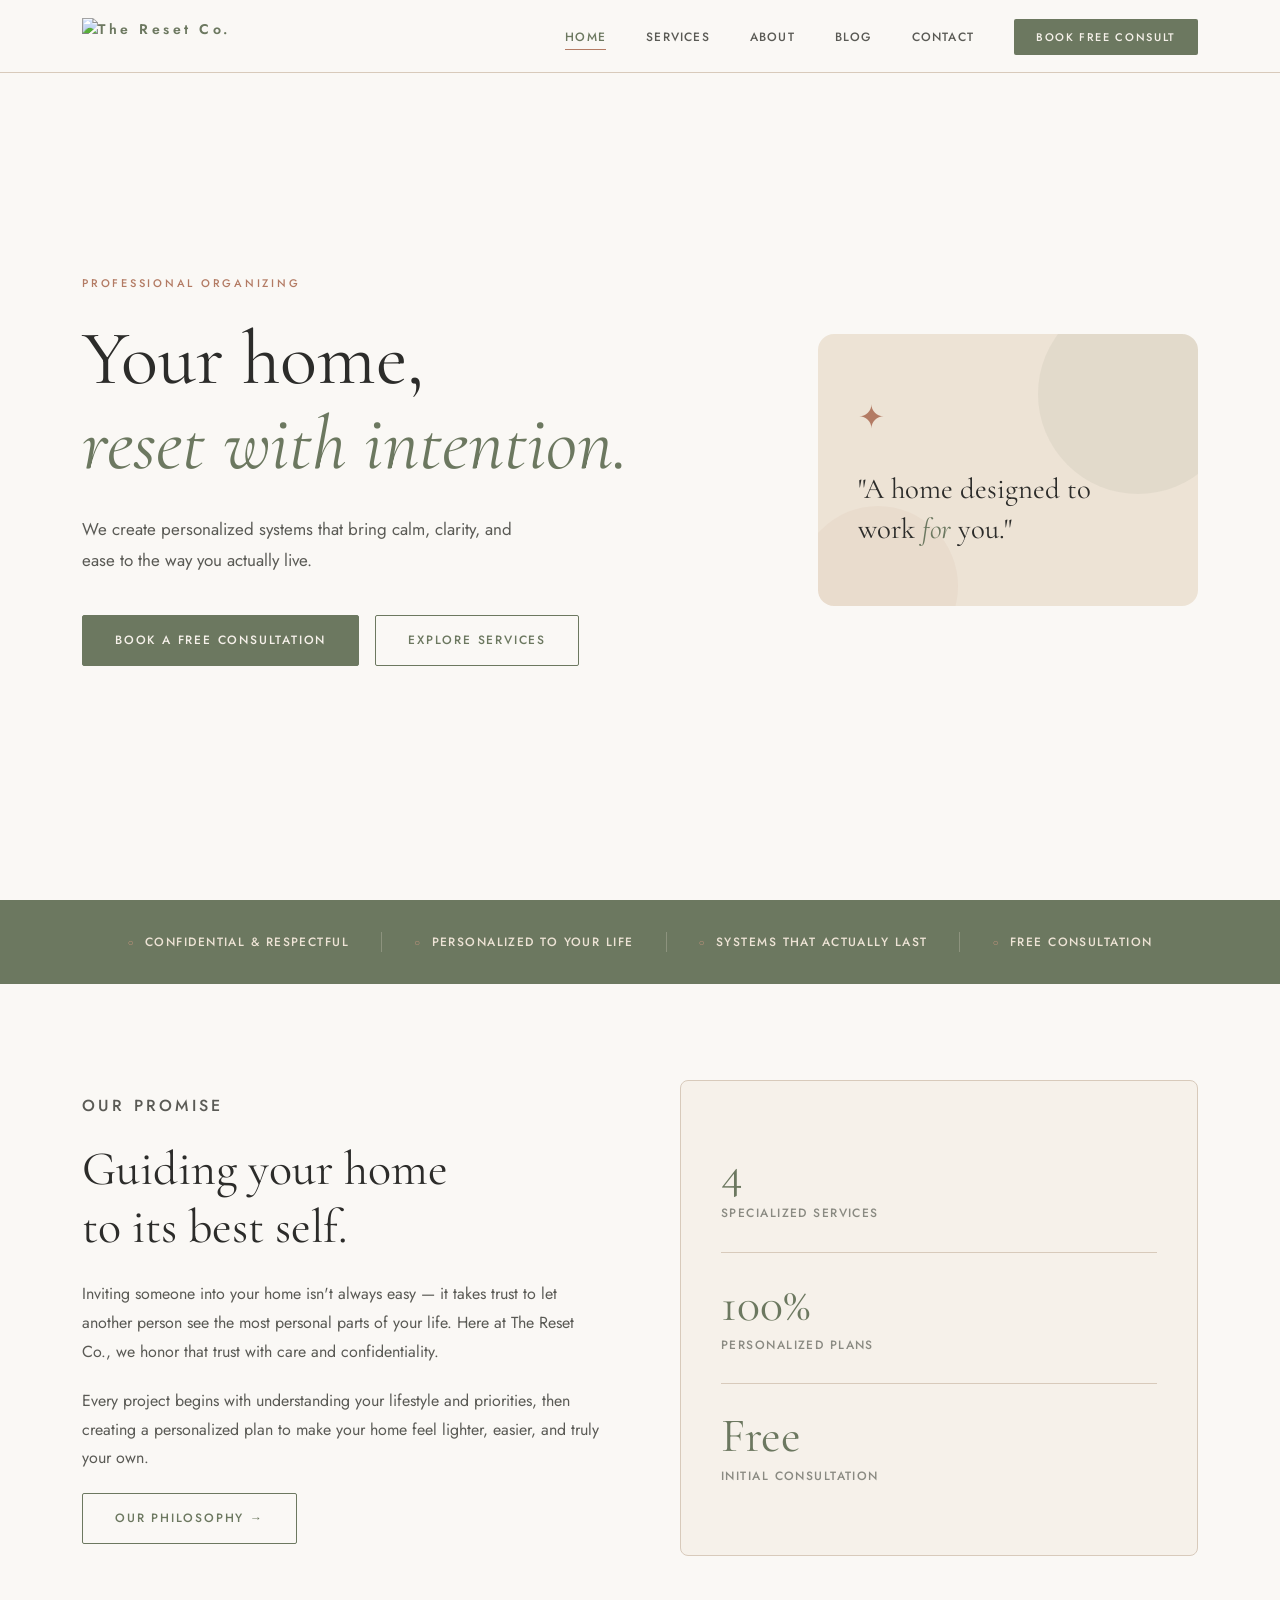
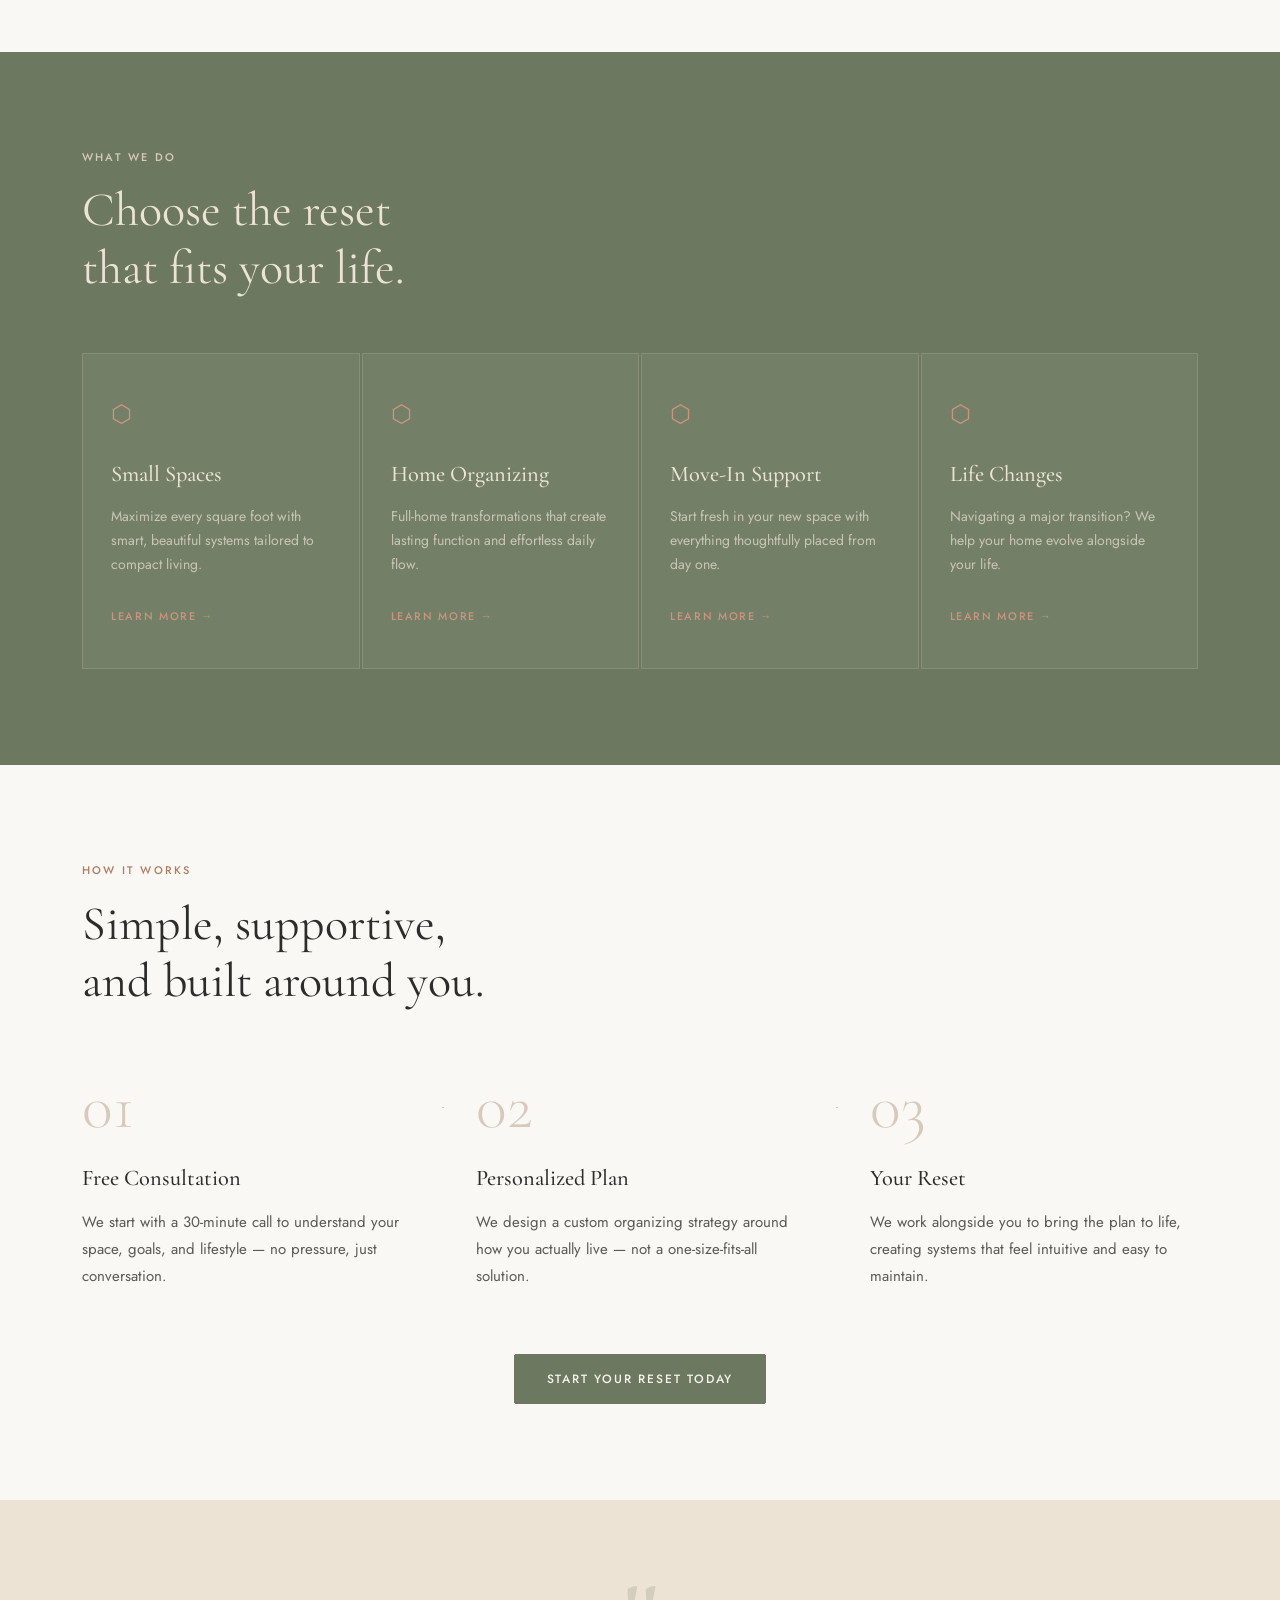
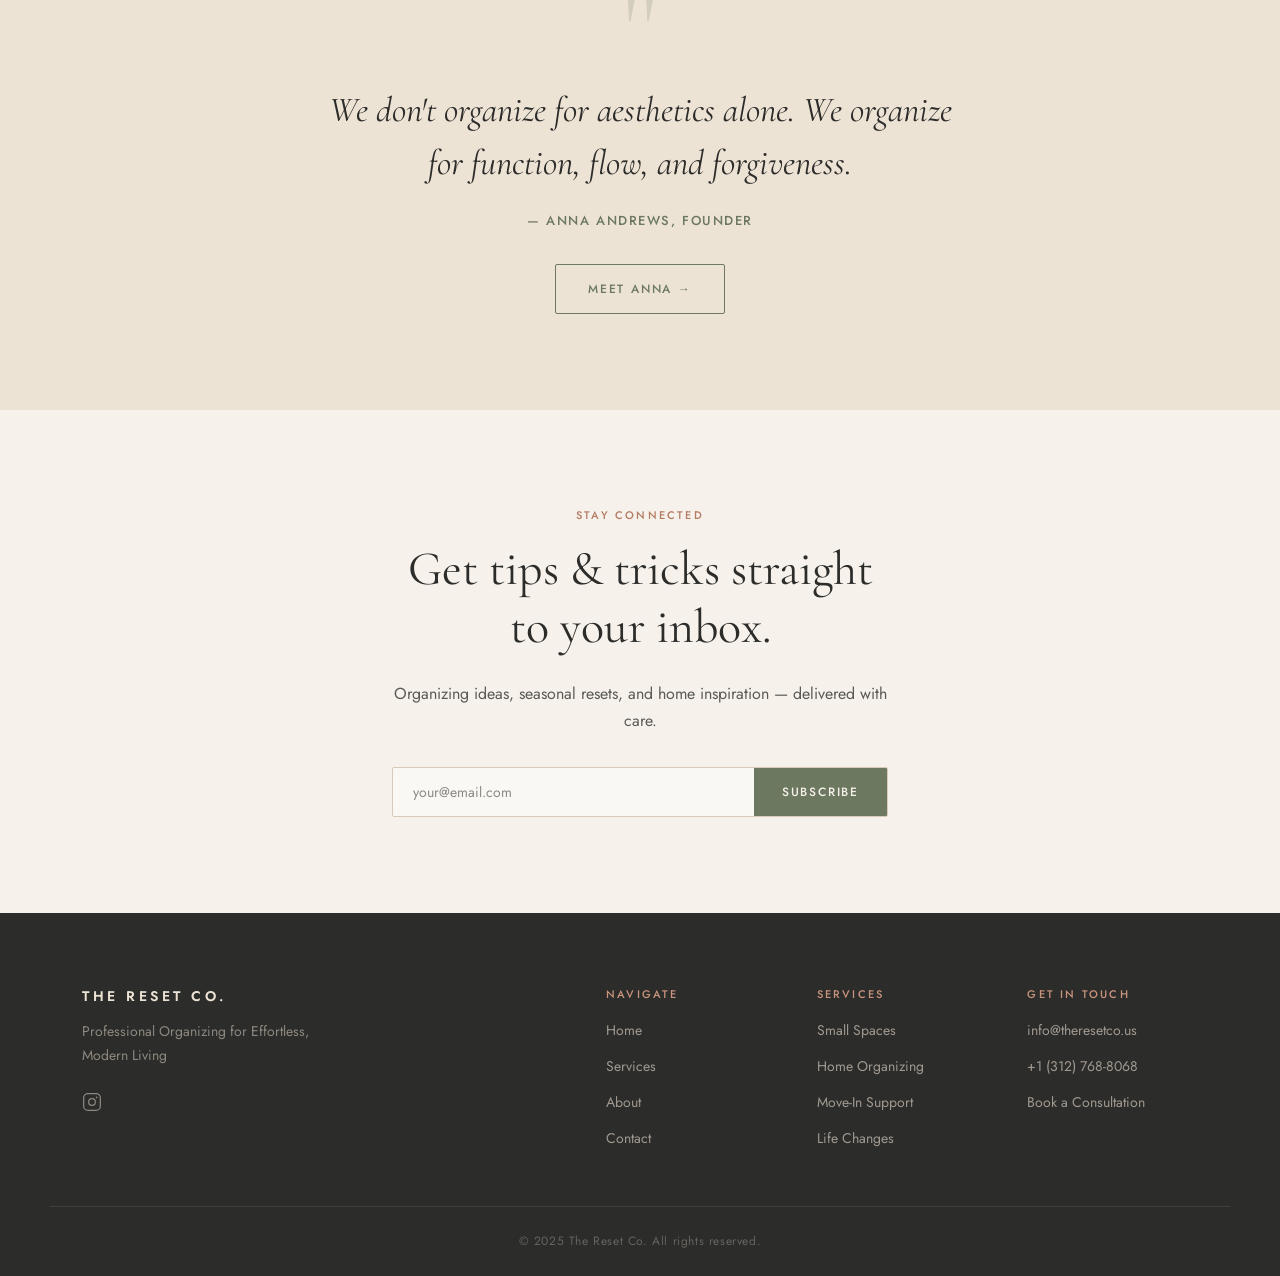
==== index.html @ 12d05103 "Update index.html" ====
<!DOCTYPE html>
<html lang="en">
<head>
  <meta charset="UTF-8" />
  <meta name="viewport" content="width=device-width, initial-scale=1.0" />
  <title>The Reset Co. — Professional Organizing</title>
  <link rel="preconnect" href="https://fonts.googleapis.com" />
  <link rel="preconnect" href="https://fonts.gstatic.com" crossorigin />
  <link href="https://fonts.googleapis.com/css2?family=Cormorant+Garamond:ital,wght@0,300;0,400;0,500;0,600;1,300;1,400&family=Jost:wght@300;400;500;600&display=swap" rel="stylesheet" />
  <link rel="stylesheet" href="style.css" />
</head>
<body>

  <!-- NAV -->
  <header class="nav-wrapper">
    <nav class="nav">
      <a href="index.html" class="nav-logo">
        <img src="images/logo.png" alt="The Reset Co." style="height: 36px; width: auto;" />
      </a>
      <button class="nav-toggle" aria-label="Toggle menu">
        <span></span><span></span><span></span>
      </button>
      <ul class="nav-links">
        <li><a href="index.html" class="active">Home</a></li>
        <li class="has-dropdown">
          <a href="services.html">Services</a>
          <ul class="dropdown">
            <li><a href="services.html#small-spaces">Small Spaces</a></li>
            <li><a href="services.html#home-organizing">Home Organizing</a></li>
            <li><a href="services.html#move-in">Move-In Support</a></li>
            <li><a href="services.html#life-changes">Life Changes</a></li>
          </ul>
        </li>
        <li><a href="about.html">About</a></li>
        <li><a href="blog.html">Blog</a></li>
        <li><a href="contact.html">Contact</a></li>
        <li><a href="https://calendly.com/andrews-anna95/30min" target="_blank" class="nav-cta">Book Free Consult</a></li>
      </ul>
    </nav>
  </header>

  <!-- HERO -->
  <section class="hero">
    <div class="hero-content">
      <p class="hero-eyebrow">Professional Organizing</p>
      <h1 class="hero-title">Your home,<br /><em>reset with intention.</em></h1>
      <p class="hero-sub">We create personalized systems that bring calm, clarity, and ease to the way you actually live.</p>
      <div class="hero-btns">
        <a href="https://calendly.com/andrews-anna95/30min" target="_blank" class="btn btn-primary">Book a Free Consultation</a>
        <a href="services.html" class="btn btn-outline">Explore Services</a>
      </div>
    </div>
    <div class="hero-graphic">
      <div class="hero-card">
        <div class="hero-card-inner">
          <span class="hero-card-icon">✦</span>
          <p>"A home designed to<br/>work <em>for</em> you."</p>
        </div>
      </div>
    </div>
  </section>

  <!-- TRUST BAR -->
  <section class="trust-bar">
    <div class="trust-item"><span class="trust-icon">○</span> Confidential & Respectful</div>
    <div class="trust-divider"></div>
    <div class="trust-item"><span class="trust-icon">○</span> Personalized to Your Life</div>
    <div class="trust-divider"></div>
    <div class="trust-item"><span class="trust-icon">○</span> Systems That Actually Last</div>
    <div class="trust-divider"></div>
    <div class="trust-item"><span class="trust-icon">○</span> Free Consultation</div>
  </section>

  <!-- INTRO -->
  <section class="intro section">
    <div class="container intro-grid">
      <div class="intro-text">
        <p class="section-label">Our Promise</p>
        <h2 class="section-title">Guiding your home<br/>to its best self.</h2>
        <p>Inviting someone into your home isn't always easy — it takes trust to let another person see the most personal parts of your life. Here at The Reset Co., we honor that trust with care and confidentiality.</p>
        <p>Every project begins with understanding your lifestyle and priorities, then creating a personalized plan to make your home feel lighter, easier, and truly your own.</p>
        <a href="about.html" class="btn btn-outline">Our Philosophy →</a>
      </div>
      <div class="intro-visual">
        <div class="intro-box">
          <div class="intro-box-stat">
            <span class="stat-num">4</span>
            <span class="stat-label">Specialized Services</span>
          </div>
          <div class="intro-box-divider"></div>
          <div class="intro-box-stat">
            <span class="stat-num">100%</span>
            <span class="stat-label">Personalized Plans</span>
          </div>
          <div class="intro-box-divider"></div>
          <div class="intro-box-stat">
            <span class="stat-num">Free</span>
            <span class="stat-label">Initial Consultation</span>
          </div>
        </div>
      </div>
    </div>
  </section>

  <!-- SERVICES PREVIEW -->
  <section class="services-preview section bg-green">
    <div class="container">
      <p class="section-label light">What We Do</p>
      <h2 class="section-title light">Choose the reset<br/>that fits your life.</h2>
      <div class="services-grid">
        <a href="services.html#small-spaces" class="service-card">
          <div class="service-card-icon">⬡</div>
          <h3>Small Spaces</h3>
          <p>Maximize every square foot with smart, beautiful systems tailored to compact living.</p>
          <span class="service-link">Learn More →</span>
        </a>
        <a href="services.html#home-organizing" class="service-card">
          <div class="service-card-icon">⬡</div>
          <h3>Home Organizing</h3>
          <p>Full-home transformations that create lasting function and effortless daily flow.</p>
          <span class="service-link">Learn More →</span>
        </a>
        <a href="services.html#move-in" class="service-card">
          <div class="service-card-icon">⬡</div>
          <h3>Move-In Support</h3>
          <p>Start fresh in your new space with everything thoughtfully placed from day one.</p>
          <span class="service-link">Learn More →</span>
        </a>
        <a href="services.html#life-changes" class="service-card">
          <div class="service-card-icon">⬡</div>
          <h3>Life Changes</h3>
          <p>Navigating a major transition? We help your home evolve alongside your life.</p>
          <span class="service-link">Learn More →</span>
        </a>
      </div>
    </div>
  </section>

  <!-- PROCESS -->
  <section class="process section">
    <div class="container">
      <p class="section-label">How It Works</p>
      <h2 class="section-title">Simple, supportive,<br/>and built around you.</h2>
      <div class="process-steps">
        <div class="process-step">
          <div class="step-number">01</div>
          <h3>Free Consultation</h3>
          <p>We start with a 30-minute call to understand your space, goals, and lifestyle — no pressure, just conversation.</p>
        </div>
        <div class="process-connector"></div>
        <div class="process-step">
          <div class="step-number">02</div>
          <h3>Personalized Plan</h3>
          <p>We design a custom organizing strategy around how you actually live — not a one-size-fits-all solution.</p>
        </div>
        <div class="process-connector"></div>
        <div class="process-step">
          <div class="step-number">03</div>
          <h3>Your Reset</h3>
          <p>We work alongside you to bring the plan to life, creating systems that feel intuitive and easy to maintain.</p>
        </div>
      </div>
      <div class="process-cta">
        <a href="https://calendly.com/andrews-anna95/30min" target="_blank" class="btn btn-primary">Start Your Reset Today</a>
      </div>
    </div>
  </section>

  <!-- PHILOSOPHY CALLOUT -->
  <section class="callout section">
    <div class="container callout-inner">
      <div class="callout-quote">
        <span class="callout-mark">"</span>
        <blockquote>We don't organize for aesthetics alone. We organize for function, flow, and forgiveness.</blockquote>
        <cite>— Anna Andrews, Founder</cite>
        <a href="about.html" class="btn btn-outline mt-24">Meet Anna →</a>
      </div>
    </div>
  </section>

  <!-- NEWSLETTER -->
  <section class="newsletter section bg-tan">
    <div class="container newsletter-inner">
      <p class="section-label">Stay Connected</p>
      <h2 class="section-title">Get tips & tricks straight<br/>to your inbox.</h2>
      <p class="newsletter-sub">Organizing ideas, seasonal resets, and home inspiration — delivered with care.</p>
      <div class="newsletter-form">
        <input type="email" placeholder="your@email.com" class="newsletter-input" />
        <button class="btn btn-primary">Subscribe</button>
      </div>
    </div>
  </section>

  <!-- FOOTER -->
  <footer class="footer">
    <div class="container footer-inner">
      <div class="footer-brand">
        <p class="footer-logo">THE RESET CO.</p>
        <p class="footer-tagline">Professional Organizing for Effortless, Modern Living</p>
        <div class="footer-social">
          <a href="https://www.instagram.com/theresetco._" target="_blank" aria-label="Instagram">
            <svg width="20" height="20" viewBox="0 0 24 24" fill="none" stroke="currentColor" stroke-width="1.5"><rect x="2" y="2" width="20" height="20" rx="5"/><circle cx="12" cy="12" r="4"/><circle cx="17.5" cy="6.5" r="1" fill="currentColor" stroke="none"/></svg>
          </a>
        </div>
      </div>
      <div class="footer-links">
        <div class="footer-col">
          <p class="footer-col-title">Navigate</p>
          <a href="index.html">Home</a>
          <a href="services.html">Services</a>
          <a href="about.html">About</a>
          <a href="contact.html">Contact</a>
        </div>
        <div class="footer-col">
          <p class="footer-col-title">Services</p>
          <a href="services.html#small-spaces">Small Spaces</a>
          <a href="services.html#home-organizing">Home Organizing</a>
          <a href="services.html#move-in">Move-In Support</a>
          <a href="services.html#life-changes">Life Changes</a>
        </div>
        <div class="footer-col">
          <p class="footer-col-title">Get in Touch</p>
          <a href="mailto:info@theresetco.us">info@theresetco.us</a>
          <a href="tel:+13127688068">+1 (312) 768-8068</a>
          <a href="https://calendly.com/andrews-anna95/30min" target="_blank">Book a Consultation</a>
        </div>
      </div>
    </div>
    <div class="footer-bottom">
      <p>© 2025 The Reset Co. All rights reserved.</p>
    </div>
  </footer>

  <script src="main.js"></script>
</body>
</html>
---- style.css ----
/* ============================================
   THE RESET CO. — STYLESHEET
   ============================================ */

:root {
  --tan: #ede3d5;
  --tan-light: #f6f1ea;
  --tan-dark: #d8cabb;
  --green: #6c7860;
  --green-dark: #535d47;
  --green-light: #8a9478;
  --orange: #b37b64;
  --orange-light: #c9957e;
  --white: #faf8f5;
  --text-dark: #2c2c2a;
  --text-mid: #5a5a55;
  --text-light: #8a8a82;

  --font-display: 'Cormorant Garamond', Georgia, serif;
  --font-body: 'Jost', sans-serif;

  --radius: 2px;
  --radius-lg: 8px;
  --transition: 0.3s ease;
  --shadow: 0 4px 24px rgba(44, 44, 42, 0.08);
  --shadow-hover: 0 8px 40px rgba(44, 44, 42, 0.14);
}

/* RESET & BASE */
*, *::before, *::after { box-sizing: border-box; margin: 0; padding: 0; }

html { scroll-behavior: smooth; }

body {
  font-family: var(--font-body);
  background: var(--white);
  color: var(--text-dark);
  font-size: 16px;
  line-height: 1.7;
  -webkit-font-smoothing: antialiased;
}

img { max-width: 100%; display: block; }
a { text-decoration: none; color: inherit; }

.container {
  max-width: 1180px;
  margin: 0 auto;
  padding: 0 32px;
}

.section { padding: 96px 0; }
.bg-green { background: var(--green); }
.bg-tan { background: var(--tan-light); }
.mt-24 { margin-top: 24px; display: inline-block; }

/* ============================================
   TYPOGRAPHY
   ============================================ */
.section-label {
  font-family: var(--font-body);
  font-size: 11px;
  font-weight: 500;
  letter-spacing: 0.2em;
  text-transform: uppercase;
  color: var(--orange);
  margin-bottom: 16px;
}
.section-label.light { color: var(--tan-dark); }

.section-title {
  font-family: var(--font-display);
  font-size: clamp(2rem, 4vw, 3rem);
  font-weight: 400;
  line-height: 1.2;
  color: var(--text-dark);
  margin-bottom: 24px;
}
.section-title.light { color: var(--tan); }

em { font-style: italic; }

/* ============================================
   BUTTONS
   ============================================ */
.btn {
  display: inline-block;
  font-family: var(--font-body);
  font-size: 12px;
  font-weight: 500;
  letter-spacing: 0.15em;
  text-transform: uppercase;
  padding: 14px 32px;
  border-radius: var(--radius);
  transition: all var(--transition);
  cursor: pointer;
  border: 1.5px solid transparent;
}

.btn-primary {
  background: var(--green);
  color: var(--tan-light);
  border-color: var(--green);
}
.btn-primary:hover {
  background: var(--green-dark);
  border-color: var(--green-dark);
  transform: translateY(-1px);
  box-shadow: 0 6px 20px rgba(108, 120, 96, 0.3);
}

.btn-outline {
  background: transparent;
  color: var(--green);
  border-color: var(--green);
}
.btn-outline:hover {
  background: var(--green);
  color: var(--tan-light);
  transform: translateY(-1px);
}

.btn-outline-light {
  background: transparent;
  color: var(--tan);
  border-color: var(--tan);
}
.btn-outline-light:hover {
  background: var(--tan);
  color: var(--green);
}

/* ============================================
   NAVIGATION
   ============================================ */
.nav-wrapper {
  position: fixed;
  top: 0;
  left: 0;
  right: 0;
  z-index: 100;
  background: rgba(250, 248, 245, 0.95);
  backdrop-filter: blur(12px);
  border-bottom: 1px solid var(--tan-dark);
  transition: box-shadow var(--transition);
}
.nav-wrapper.scrolled { box-shadow: var(--shadow); }

.nav {
  max-width: 1180px;
  margin: 0 auto;
  padding: 0 32px;
  height: 72px;
  display: flex;
  align-items: center;
  justify-content: space-between;
}

.nav-logo {
  font-family: var(--font-body);
  font-size: 14px;
  font-weight: 600;
  letter-spacing: 0.25em;
  color: var(--green);
}

.nav-links {
  display: flex;
  align-items: center;
  gap: 40px;
  list-style: none;
}

.nav-links a {
  font-size: 12px;
  font-weight: 500;
  letter-spacing: 0.1em;
  text-transform: uppercase;
  color: var(--text-mid);
  transition: color var(--transition);
  position: relative;
}
.nav-links a::after {
  content: '';
  position: absolute;
  bottom: -4px;
  left: 0;
  width: 0;
  height: 1px;
  background: var(--orange);
  transition: width var(--transition);
}
.nav-links a:hover,
.nav-links a.active { color: var(--green); }
.nav-links a:hover::after,
.nav-links a.active::after { width: 100%; }

.nav-cta {
  background: var(--green) !important;
  color: var(--tan-light) !important;
  padding: 10px 22px;
  border-radius: var(--radius);
  font-size: 11px !important;
  letter-spacing: 0.15em !important;
  transition: all var(--transition) !important;
}
.nav-cta:hover {
  background: var(--green-dark) !important;
  transform: translateY(-1px);
}
.nav-cta::after { display: none !important; }

/* Dropdown */
.has-dropdown { position: relative; }
.dropdown {
  position: absolute;
  top: calc(100% + 16px);
  left: 50%;
  transform: translateX(-50%);
  background: var(--white);
  border: 1px solid var(--tan-dark);
  border-radius: var(--radius-lg);
  padding: 8px 0;
  list-style: none;
  min-width: 200px;
  box-shadow: var(--shadow);
  opacity: 0;
  visibility: hidden;
  transition: all var(--transition);
}
.has-dropdown:hover .dropdown { opacity: 1; visibility: visible; top: calc(100% + 8px); }
.dropdown li a {
  display: block;
  padding: 10px 20px;
  font-size: 12px;
  color: var(--text-mid);
}
.dropdown li a:hover { color: var(--green); background: var(--tan-light); }
.dropdown li a::after { display: none; }

/* Mobile toggle */
.nav-toggle {
  display: none;
  flex-direction: column;
  gap: 5px;
  background: none;
  border: none;
  cursor: pointer;
  padding: 4px;
}
.nav-toggle span {
  display: block;
  width: 24px;
  height: 1.5px;
  background: var(--green);
  transition: all var(--transition);
}

/* ============================================
   HERO
   ============================================ */
.hero {
  min-height: 100vh;
  display: flex;
  align-items: center;
  padding: 120px 32px 80px;
  max-width: 1180px;
  margin: 0 auto;
  gap: 80px;
}

.hero-content { flex: 1; }

.hero-eyebrow {
  font-size: 11px;
  font-weight: 500;
  letter-spacing: 0.25em;
  text-transform: uppercase;
  color: var(--orange);
  margin-bottom: 24px;
  opacity: 0;
  animation: fadeUp 0.8s 0.1s forwards;
}

.hero-title {
  font-family: var(--font-display);
  font-size: clamp(3rem, 6vw, 5rem);
  font-weight: 400;
  line-height: 1.1;
  color: var(--text-dark);
  margin-bottom: 28px;
  opacity: 0;
  animation: fadeUp 0.8s 0.2s forwards;
}
.hero-title em { color: var(--green); font-style: italic; }

.hero-sub {
  font-size: 17px;
  color: var(--text-mid);
  max-width: 460px;
  line-height: 1.8;
  margin-bottom: 40px;
  opacity: 0;
  animation: fadeUp 0.8s 0.35s forwards;
}

.hero-btns {
  display: flex;
  gap: 16px;
  flex-wrap: wrap;
  opacity: 0;
  animation: fadeUp 0.8s 0.5s forwards;
}

.hero-graphic {
  flex: 0 0 380px;
  opacity: 0;
  animation: fadeIn 1s 0.6s forwards;
}

.hero-card {
  background: var(--tan);
  border-radius: 16px;
  padding: 56px 40px;
  position: relative;
  overflow: hidden;
}
.hero-card::before {
  content: '';
  position: absolute;
  top: -40px;
  right: -40px;
  width: 200px;
  height: 200px;
  background: var(--green);
  opacity: 0.08;
  border-radius: 50%;
}
.hero-card::after {
  content: '';
  position: absolute;
  bottom: -60px;
  left: -20px;
  width: 160px;
  height: 160px;
  background: var(--orange);
  opacity: 0.07;
  border-radius: 50%;
}

.hero-card-inner { position: relative; z-index: 1; }
.hero-card-icon {
  display: block;
  font-size: 32px;
  color: var(--orange);
  margin-bottom: 24px;
}
.hero-card-inner p {
  font-family: var(--font-display);
  font-size: 1.8rem;
  font-weight: 400;
  line-height: 1.4;
  color: var(--text-dark);
}
.hero-card-inner em { color: var(--green); }

/* ============================================
   TRUST BAR
   ============================================ */
.trust-bar {
  background: var(--green);
  padding: 24px 32px;
  display: flex;
  align-items: center;
  justify-content: center;
  gap: 0;
  flex-wrap: wrap;
}
.trust-item {
  display: flex;
  align-items: center;
  gap: 10px;
  font-size: 12px;
  font-weight: 500;
  letter-spacing: 0.12em;
  text-transform: uppercase;
  color: var(--tan);
  padding: 8px 32px;
}
.trust-icon { color: var(--orange-light); font-size: 10px; }
.trust-divider {
  width: 1px;
  height: 20px;
  background: rgba(237, 227, 213, 0.25);
}

/* ============================================
   INTRO
   ============================================ */
.intro-grid {
  display: grid;
  grid-template-columns: 1fr 1fr;
  gap: 80px;
  align-items: center;
}

.intro-text p {
  color: var(--text-mid);
  margin-bottom: 20px;
  font-size: 16px;
  line-height: 1.8;
}

.intro-visual {}

.intro-box {
  background: var(--tan-light);
  border: 1px solid var(--tan-dark);
  border-radius: var(--radius-lg);
  padding: 40px;
  display: flex;
  flex-direction: column;
  gap: 0;
}
.intro-box-stat {
  padding: 28px 0;
  display: flex;
  flex-direction: column;
  gap: 6px;
}
.stat-num {
  font-family: var(--font-display);
  font-size: 3rem;
  font-weight: 400;
  color: var(--green);
  line-height: 1;
}
.stat-label {
  font-size: 12px;
  font-weight: 500;
  letter-spacing: 0.12em;
  text-transform: uppercase;
  color: var(--text-light);
}
.intro-box-divider {
  height: 1px;
  background: var(--tan-dark);
}

/* ============================================
   SERVICES PREVIEW
   ============================================ */
.services-preview .container { max-width: 1180px; }
.services-preview .section-title { margin-bottom: 56px; }

.services-grid {
  display: grid;
  grid-template-columns: repeat(4, 1fr);
  gap: 2px;
}

.service-card {
  display: block;
  background: rgba(250, 248, 245, 0.05);
  border: 1px solid rgba(237, 227, 213, 0.15);
  padding: 40px 28px;
  transition: all var(--transition);
  cursor: pointer;
}
.service-card:hover {
  background: rgba(250, 248, 245, 0.1);
  transform: translateY(-4px);
}

.service-card-icon {
  font-size: 24px;
  color: var(--orange-light);
  margin-bottom: 20px;
  display: block;
}
.service-card h3 {
  font-family: var(--font-display);
  font-size: 1.4rem;
  font-weight: 500;
  color: var(--tan);
  margin-bottom: 12px;
}
.service-card p {
  font-size: 14px;
  color: rgba(237, 227, 213, 0.7);
  line-height: 1.7;
  margin-bottom: 24px;
}
.service-link {
  font-size: 11px;
  font-weight: 500;
  letter-spacing: 0.15em;
  text-transform: uppercase;
  color: var(--orange-light);
}

/* ============================================
   PROCESS
   ============================================ */
.process .section-title { margin-bottom: 64px; }

.process-steps {
  display: flex;
  align-items: flex-start;
  gap: 0;
  margin-bottom: 64px;
}

.process-step {
  flex: 1;
  padding: 0 32px;
}
.process-step:first-child { padding-left: 0; }
.process-step:last-child { padding-right: 0; }

.step-number {
  font-family: var(--font-display);
  font-size: 4rem;
  font-weight: 300;
  color: var(--tan-dark);
  line-height: 1;
  margin-bottom: 20px;
}
.process-step h3 {
  font-family: var(--font-display);
  font-size: 1.4rem;
  font-weight: 500;
  color: var(--text-dark);
  margin-bottom: 12px;
}
.process-step p { font-size: 15px; color: var(--text-mid); line-height: 1.8; }

.process-connector {
  flex: 0 0 2px;
  height: 1px;
  background: var(--tan-dark);
  margin-top: 32px;
  align-self: flex-start;
}

.process-cta { text-align: center; }

/* ============================================
   CALLOUT
   ============================================ */
.callout { background: var(--tan); }

.callout-inner {
  max-width: 700px;
  text-align: center;
}
.callout-mark {
  font-family: var(--font-display);
  font-size: 8rem;
  color: var(--green);
  opacity: 0.2;
  line-height: 0.5;
  display: block;
  margin-bottom: 24px;
}
.callout-quote blockquote {
  font-family: var(--font-display);
  font-size: clamp(1.5rem, 3vw, 2.2rem);
  font-weight: 400;
  font-style: italic;
  color: var(--text-dark);
  line-height: 1.5;
  margin-bottom: 20px;
}
.callout-quote cite {
  font-size: 13px;
  font-weight: 500;
  letter-spacing: 0.12em;
  text-transform: uppercase;
  color: var(--green);
  font-style: normal;
  display: block;
  margin-bottom: 8px;
}

/* ============================================
   NEWSLETTER
   ============================================ */
.newsletter-inner {
  max-width: 560px;
  text-align: center;
}
.newsletter-sub {
  color: var(--text-mid);
  margin-bottom: 32px;
  font-size: 16px;
}
.newsletter-form {
  display: flex;
  gap: 0;
  border: 1.5px solid var(--tan-dark);
  border-radius: var(--radius);
  overflow: hidden;
  background: var(--white);
}
.newsletter-input {
  flex: 1;
  border: none;
  padding: 14px 20px;
  font-family: var(--font-body);
  font-size: 14px;
  color: var(--text-dark);
  background: transparent;
  outline: none;
}
.newsletter-input::placeholder { color: var(--text-light); }
.newsletter-form .btn {
  border-radius: 0;
  border: none;
  padding: 14px 28px;
}

/* ============================================
   FOOTER
   ============================================ */
.footer {
  background: var(--text-dark);
  color: var(--tan);
  padding-top: 72px;
}
.footer-inner {
  display: grid;
  grid-template-columns: 1.5fr 2fr;
  gap: 80px;
  padding-bottom: 56px;
  border-bottom: 1px solid rgba(237, 227, 213, 0.1);
}
.footer-logo {
  font-size: 14px;
  font-weight: 600;
  letter-spacing: 0.25em;
  color: var(--tan);
  margin-bottom: 12px;
}
.footer-tagline {
  font-size: 14px;
  color: rgba(237, 227, 213, 0.5);
  line-height: 1.7;
  margin-bottom: 24px;
  max-width: 240px;
}
.footer-social { display: flex; gap: 16px; }
.footer-social a {
  color: rgba(237, 227, 213, 0.5);
  transition: color var(--transition);
}
.footer-social a:hover { color: var(--tan); }

.footer-links {
  display: grid;
  grid-template-columns: repeat(3, 1fr);
  gap: 40px;
}
.footer-col { display: flex; flex-direction: column; gap: 12px; }
.footer-col-title {
  font-size: 11px;
  font-weight: 500;
  letter-spacing: 0.2em;
  text-transform: uppercase;
  color: var(--orange-light);
  margin-bottom: 4px;
}
.footer-col a {
  font-size: 14px;
  color: rgba(237, 227, 213, 0.6);
  transition: color var(--transition);
}
.footer-col a:hover { color: var(--tan); }

.footer-bottom {
  padding: 24px 32px;
  text-align: center;
}
.footer-bottom p {
  font-size: 12px;
  color: rgba(237, 227, 213, 0.3);
  letter-spacing: 0.05em;
}

/* ============================================
   PAGE HERO (inner pages)
   ============================================ */
.page-hero {
  background: var(--tan-light);
  padding: 160px 32px 80px;
  text-align: center;
  border-bottom: 1px solid var(--tan-dark);
}
.page-hero .section-label { display: block; margin-bottom: 16px; }
.page-hero h1 {
  font-family: var(--font-display);
  font-size: clamp(2.5rem, 5vw, 4rem);
  font-weight: 400;
  color: var(--text-dark);
  margin-bottom: 20px;
  line-height: 1.15;
}
.page-hero p {
  font-size: 17px;
  color: var(--text-mid);
  max-width: 560px;
  margin: 0 auto;
  line-height: 1.8;
}

/* ============================================
   ABOUT PAGE
   ============================================ */
.philosophy-grid {
  display: grid;
  grid-template-columns: 1fr 1fr;
  gap: 80px;
  align-items: start;
}
.philosophy-text h2 {
  font-family: var(--font-display);
  font-size: clamp(1.8rem, 3vw, 2.5rem);
  font-weight: 400;
  margin-bottom: 24px;
}
.philosophy-text p {
  color: var(--text-mid);
  line-height: 1.8;
  margin-bottom: 20px;
}

.philosophy-list {
  list-style: none;
  display: flex;
  flex-direction: column;
  gap: 12px;
  margin: 24px 0;
}
.philosophy-list li {
  display: flex;
  align-items: flex-start;
  gap: 12px;
  font-size: 15px;
  color: var(--text-mid);
}
.philosophy-list li::before {
  content: '—';
  color: var(--orange);
  font-weight: 500;
  flex-shrink: 0;
  margin-top: 2px;
}

.philosophy-visual {
  background: var(--tan);
  border-radius: var(--radius-lg);
  padding: 48px 40px;
  position: sticky;
  top: 100px;
}
.philosophy-visual blockquote {
  font-family: var(--font-display);
  font-size: 1.6rem;
  font-style: italic;
  line-height: 1.5;
  color: var(--text-dark);
  margin-bottom: 16px;
}
.philosophy-visual cite {
  font-size: 12px;
  font-weight: 500;
  letter-spacing: 0.15em;
  text-transform: uppercase;
  color: var(--green);
  font-style: normal;
}

.founder-section {
  background: var(--tan-light);
}
.founder-grid {
  display: grid;
  grid-template-columns: 1fr 1fr;
  gap: 80px;
  align-items: center;
}
.founder-text h2 {
  font-family: var(--font-display);
  font-size: clamp(1.8rem, 3vw, 2.5rem);
  font-weight: 400;
  margin-bottom: 24px;
}
.founder-text p {
  color: var(--text-mid);
  line-height: 1.8;
  margin-bottom: 20px;
}
.founder-image-placeholder {
  background: var(--tan);
  border-radius: var(--radius-lg);
  aspect-ratio: 4/5;
  display: flex;
  align-items: center;
  justify-content: center;
  flex-direction: column;
  gap: 16px;
  border: 2px dashed var(--tan-dark);
}
.founder-image-placeholder p {
  font-size: 13px;
  color: var(--text-light);
  text-align: center;
  max-width: 180px;
  line-height: 1.6;
}

/* ============================================
   SERVICES PAGE
   ============================================ */
.services-list { display: flex; flex-direction: column; gap: 0; }

.service-detail {
  display: grid;
  grid-template-columns: 1fr 0.7fr;
  gap: 80px;
  align-items: center;
  padding: 96px 0;
  border-bottom: 1px solid var(--tan-dark);
}
.service-detail:last-child { border-bottom: none; }
.service-detail.reverse { direction: rtl; }
.service-detail.reverse > * { direction: ltr; }

.service-detail-text .section-label { margin-bottom: 12px; }
.service-detail-text h2 {
  font-family: var(--font-display);
  font-size: clamp(2rem, 3vw, 2.8rem);
  font-weight: 400;
  margin-bottom: 20px;
}
.service-detail-text p {
  color: var(--text-mid);
  line-height: 1.8;
  margin-bottom: 20px;
}

.service-includes {
  background: var(--tan-light);
  border-radius: var(--radius-lg);
  padding: 32px;
  margin: 24px 0;
}
.service-includes h4 {
  font-size: 11px;
  font-weight: 500;
  letter-spacing: 0.2em;
  text-transform: uppercase;
  color: var(--orange);
  margin-bottom: 16px;
}
.service-includes ul {
  list-style: none;
  display: flex;
  flex-direction: column;
  gap: 10px;
}
.service-includes ul li {
  font-size: 14px;
  color: var(--text-mid);
  display: flex;
  align-items: flex-start;
  gap: 10px;
}
.service-includes ul li::before {
  content: '✓';
  color: var(--green);
  font-weight: 600;
  flex-shrink: 0;
}

.service-visual {
  background: var(--tan);
  border-radius: var(--radius-lg);
  aspect-ratio: 4/3;
  display: flex;
  align-items: center;
  justify-content: center;
  flex-direction: column;
  gap: 16px;
  position: relative;
  overflow: hidden;
}
.service-visual::before {
  content: '';
  position: absolute;
  top: -30px; right: -30px;
  width: 160px; height: 160px;
  background: var(--green);
  opacity: 0.08;
  border-radius: 50%;
}
.service-visual-num {
  font-family: var(--font-display);
  font-size: 6rem;
  font-weight: 300;
  color: var(--green);
  opacity: 0.2;
  line-height: 1;
}
.service-visual p {
  font-size: 13px;
  color: var(--text-light);
  text-align: center;
  max-width: 160px;
  line-height: 1.6;
  position: relative;
  z-index: 1;
}

/* ============================================
   CONTACT PAGE
   ============================================ */
.contact-grid {
  display: grid;
  grid-template-columns: 1fr 1fr;
  gap: 80px;
  align-items: start;
}
.contact-info h2 {
  font-family: var(--font-display);
  font-size: clamp(1.8rem, 3vw, 2.5rem);
  font-weight: 400;
  margin-bottom: 24px;
}
.contact-info p {
  color: var(--text-mid);
  line-height: 1.8;
  margin-bottom: 40px;
}
.contact-details { display: flex; flex-direction: column; gap: 20px; }
.contact-detail {
  display: flex;
  align-items: flex-start;
  gap: 16px;
  padding: 20px;
  background: var(--tan-light);
  border-radius: var(--radius-lg);
  border: 1px solid var(--tan-dark);
}
.contact-detail-icon {
  width: 40px;
  height: 40px;
  background: var(--green);
  border-radius: 50%;
  display: flex;
  align-items: center;
  justify-content: center;
  flex-shrink: 0;
  color: var(--tan-light);
  font-size: 14px;
}
.contact-detail-text p:first-child {
  font-size: 11px;
  font-weight: 500;
  letter-spacing: 0.15em;
  text-transform: uppercase;
  color: var(--orange);
  margin-bottom: 4px;
}
.contact-detail-text a,
.contact-detail-text p:last-child {
  font-size: 15px;
  color: var(--text-dark);
  transition: color var(--transition);
}
.contact-detail-text a:hover { color: var(--green); }

.contact-cta-box {
  background: var(--tan);
  border-radius: var(--radius-lg);
  padding: 48px 40px;
  text-align: center;
  position: sticky;
  top: 100px;
}
.contact-cta-box h3 {
  font-family: var(--font-display);
  font-size: 2rem;
  font-weight: 400;
  margin-bottom: 16px;
}
.contact-cta-box p {
  color: var(--text-mid);
  line-height: 1.8;
  margin-bottom: 32px;
}
.contact-cta-box .btn { width: 100%; text-align: center; }

/* ============================================
   ANIMATIONS
   ============================================ */
@keyframes fadeUp {
  from { opacity: 0; transform: translateY(24px); }
  to   { opacity: 1; transform: translateY(0); }
}
@keyframes fadeIn {
  from { opacity: 0; }
  to   { opacity: 1; }
}

.reveal {
  opacity: 0;
  transform: translateY(32px);
  transition: opacity 0.7s ease, transform 0.7s ease;
}
.reveal.visible {
  opacity: 1;
  transform: translateY(0);
}

/* ============================================
   RESPONSIVE
   ============================================ */
@media (max-width: 1024px) {
  .services-grid { grid-template-columns: repeat(2, 1fr); }
  .intro-grid,
  .philosophy-grid,
  .founder-grid,
  .service-detail,
  .contact-grid { grid-template-columns: 1fr; gap: 48px; }
  .service-detail.reverse { direction: ltr; }
  .hero { flex-direction: column; text-align: center; padding-top: 140px; gap: 48px; }
  .hero-sub { margin: 0 auto 40px; }
  .hero-btns { justify-content: center; }
  .hero-graphic { flex: none; width: 100%; max-width: 480px; margin: 0 auto; }
  .process-steps { flex-direction: column; gap: 40px; }
  .process-connector { width: 40px; height: 1px; margin: 0; }
  .process-step { padding: 0; }
  .footer-inner { grid-template-columns: 1fr; gap: 48px; }
  .philosophy-visual { position: static; }
  .contact-cta-box { position: static; }
}

@media (max-width: 768px) {
  .section { padding: 64px 0; }
  .nav-links {
    display: none;
    position: fixed;
    top: 72px;
    left: 0;
    right: 0;
    background: var(--white);
    flex-direction: column;
    gap: 0;
    padding: 24px 0 32px;
    border-bottom: 1px solid var(--tan-dark);
    box-shadow: var(--shadow);
  }
  .nav-links.open { display: flex; }
  .nav-links li { width: 100%; }
  .nav-links a {
    display: block;
    padding: 14px 32px;
    font-size: 13px;
  }
  .nav-cta { margin: 8px 32px 0; display: block; text-align: center; }
  .nav-toggle { display: flex; }
  .dropdown { position: static; transform: none; box-shadow: none; border: none; opacity: 1; visibility: visible; background: var(--tan-light); border-radius: 0; }
  .has-dropdown:hover .dropdown { top: 0; }
  .trust-bar { flex-direction: column; gap: 0; }
  .trust-divider { width: 40px; height: 1px; }
  .services-grid { grid-template-columns: 1fr; }
  .footer-links { grid-template-columns: 1fr 1fr; }
  .newsletter-form { flex-direction: column; border-radius: var(--radius); overflow: visible; border: none; }
  .newsletter-input { border: 1.5px solid var(--tan-dark); border-radius: var(--radius); padding: 14px 20px; }
  .newsletter-form .btn { border-radius: var(--radius); width: 100%; }
}

@media (max-width: 480px) {
  .container { padding: 0 20px; }
  .hero { padding: 120px 20px 60px; }
  .footer-links { grid-template-columns: 1fr; }
}

/* ============================================
   BLOG INDEX
   ============================================ */
.blog-grid {
  display: grid;
  grid-template-columns: repeat(3, 1fr);
  gap: 40px;
}

.blog-card {
  background: var(--white);
  border: 1px solid var(--tan-dark);
  border-radius: var(--radius-lg);
  overflow: hidden;
  transition: box-shadow var(--transition), transform var(--transition);
}
.blog-card:hover {
  box-shadow: var(--shadow-hover);
  transform: translateY(-4px);
}

.blog-card-image-link { display: block; }
.blog-card-image {
  aspect-ratio: 16/9;
  overflow: hidden;
  background: var(--tan);
}
.blog-card-image img {
  width: 100%;
  height: 100%;
  object-fit: cover;
  transition: transform 0.5s ease;
}
.blog-card:hover .blog-card-image img { transform: scale(1.04); }

.blog-card-body { padding: 28px; }

.blog-card-meta {
  display: flex;
  align-items: center;
  gap: 12px;
  margin-bottom: 14px;
}
.blog-category {
  font-family: var(--font-body);
  font-size: 10px;
  font-weight: 500;
  letter-spacing: 0.15em;
  text-transform: uppercase;
  color: var(--white);
  background: var(--orange);
  padding: 4px 10px;
  border-radius: 2px;
}
.blog-date {
  font-family: var(--font-body);
  font-size: 12px;
  color: var(--text-light);
}

.blog-card-title {
  font-family: var(--font-display);
  font-size: 1.35rem;
  font-weight: 500;
  line-height: 1.3;
  color: var(--text-dark);
  margin-bottom: 12px;
}
.blog-card-desc {
  font-size: 14px;
  color: var(--text-mid);
  line-height: 1.7;
  margin-bottom: 24px;
}
.blog-card-btn { font-size: 11px; }

/* ============================================
   ARTICLE PAGE
   ============================================ */
.article-hero {
  background: var(--tan-light);
  padding: 140px 32px 48px;
  border-bottom: 1px solid var(--tan-dark);
}
.article-hero-inner { max-width: 760px; }

.article-back {
  display: inline-block;
  font-family: var(--font-body);
  font-size: 12px;
  font-weight: 500;
  letter-spacing: 0.1em;
  color: var(--green);
  margin-bottom: 24px;
  transition: color var(--transition);
}
.article-back:hover { color: var(--green-dark); }

.article-meta {
  display: flex;
  align-items: center;
  gap: 12px;
  margin-bottom: 20px;
}

.article-title {
  font-family: var(--font-display);
  font-size: clamp(2rem, 4vw, 3rem);
  font-weight: 400;
  line-height: 1.15;
  color: var(--text-dark);
  margin-bottom: 16px;
}

.article-byline {
  font-family: var(--font-body);
  font-size: 13px;
  font-weight: 500;
  letter-spacing: 0.1em;
  color: var(--green);
}

.article-hero-image { padding: 48px 0 0; }
.article-image-wrap {
  max-width: 760px;
  border-radius: var(--radius-lg);
  overflow: hidden;
}
.article-image-wrap img { width: 100%; height: auto; display: block; }

.article-body { padding: 64px 0 96px; }

.article-container {
  display: grid;
  grid-template-columns: 1fr 280px;
  gap: 64px;
  align-items: flex-start;
  max-width: 1100px;
}

.article-content p {
  font-size: 17px;
  line-height: 1.85;
  color: var(--text-mid);
  margin-bottom: 24px;
}
.article-intro {
  font-size: 19px !important;
  color: var(--text-dark) !important;
  font-weight: 400;
}
.article-content h2 {
  font-family: var(--font-display);
  font-size: 1.7rem;
  font-weight: 500;
  color: var(--text-dark);
  margin: 48px 0 16px;
  padding-top: 8px;
  border-top: 1px solid var(--tan-dark);
}
.article-content h2:first-of-type { margin-top: 40px; }

.article-sidebar { position: sticky; top: 100px; }

.sidebar-cta {
  background: var(--tan);
  border-radius: var(--radius-lg);
  padding: 32px;
  margin-bottom: 16px;
}
.sidebar-cta .section-label { display: block; margin-bottom: 10px; }
.sidebar-cta h3 {
  font-family: var(--font-display);
  font-size: 1.4rem;
  font-weight: 400;
  color: var(--text-dark);
  margin-bottom: 12px;
  line-height: 1.3;
}
.sidebar-cta p {
  font-size: 14px;
  color: var(--text-mid);
  line-height: 1.7;
  margin-bottom: 20px;
}
.sidebar-cta .btn { width: 100%; text-align: center; }
.sidebar-back .btn { width: 100%; text-align: center; }

@media (max-width: 1024px) {
  .blog-grid { grid-template-columns: repeat(2, 1fr); }
  .article-container { grid-template-columns: 1fr; }
  .article-sidebar { position: static; }
}
@media (max-width: 640px) {
  .blog-grid { grid-template-columns: 1fr; }
}
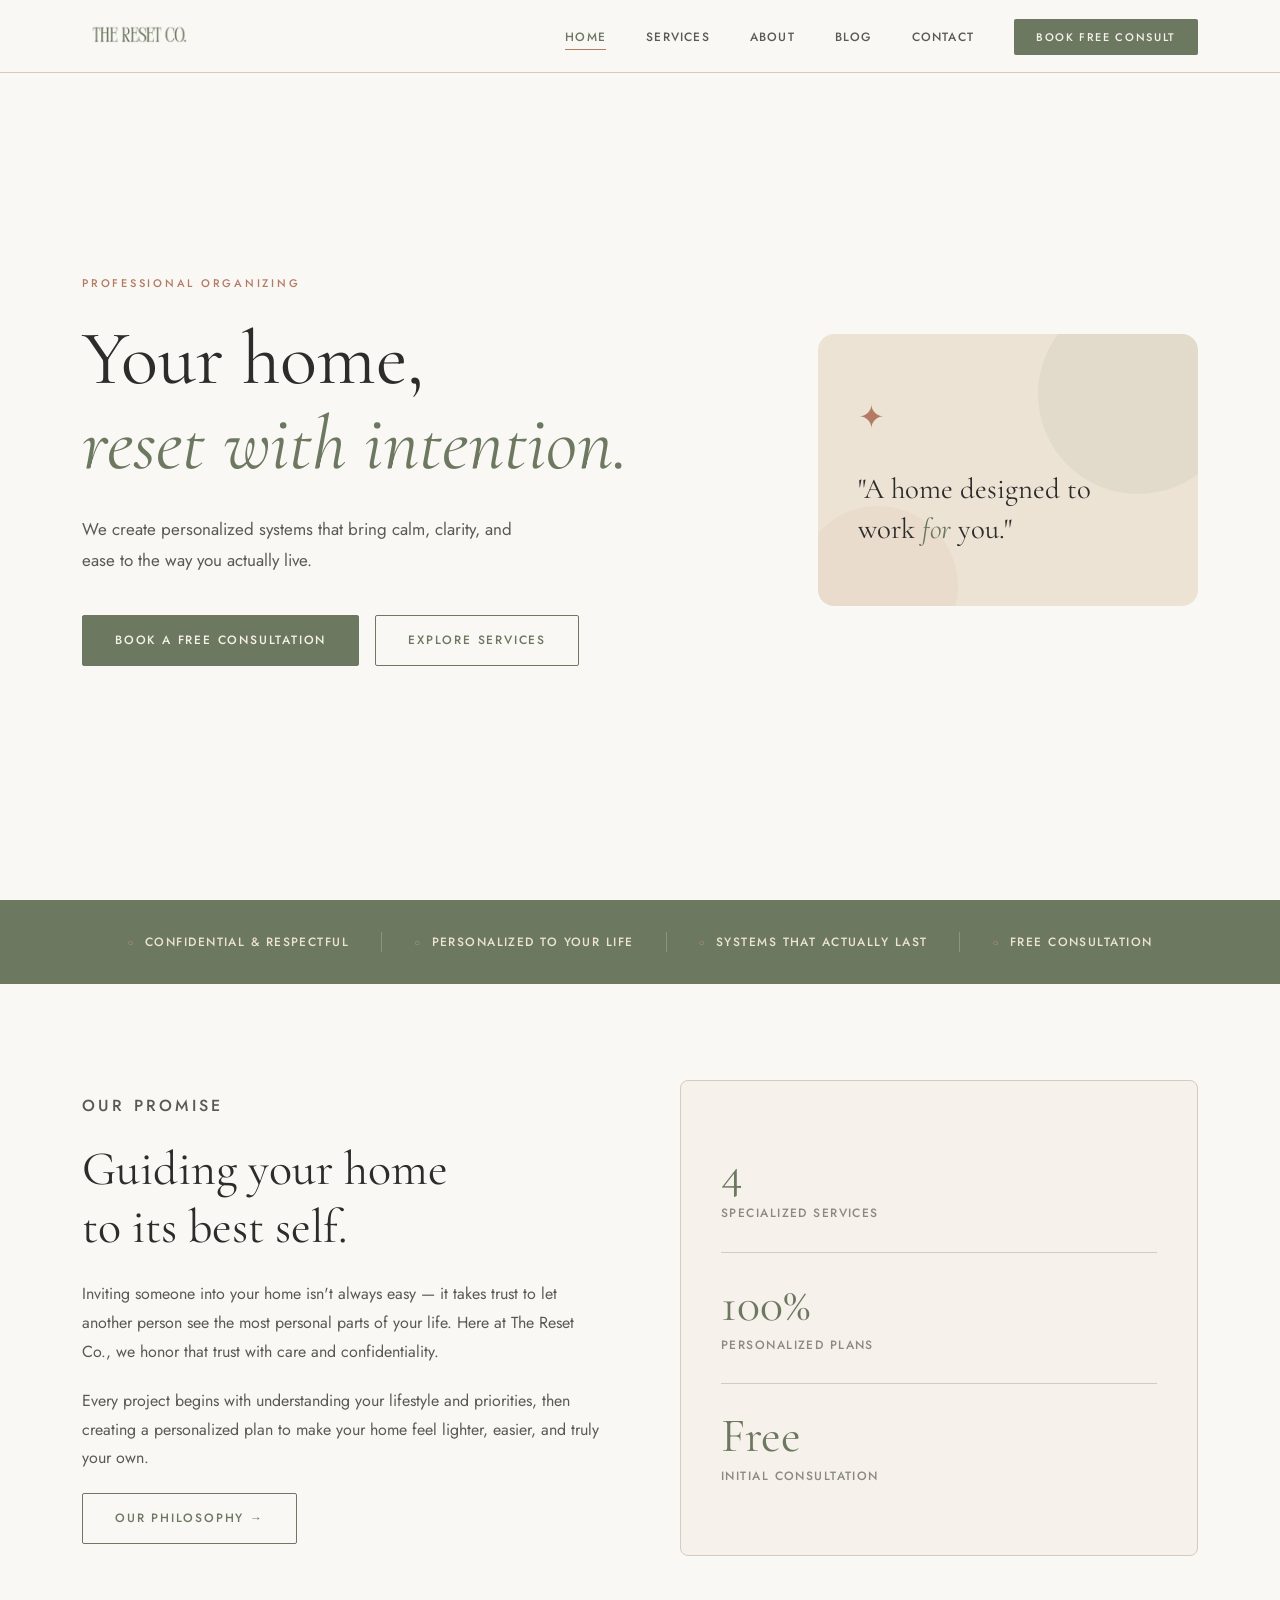
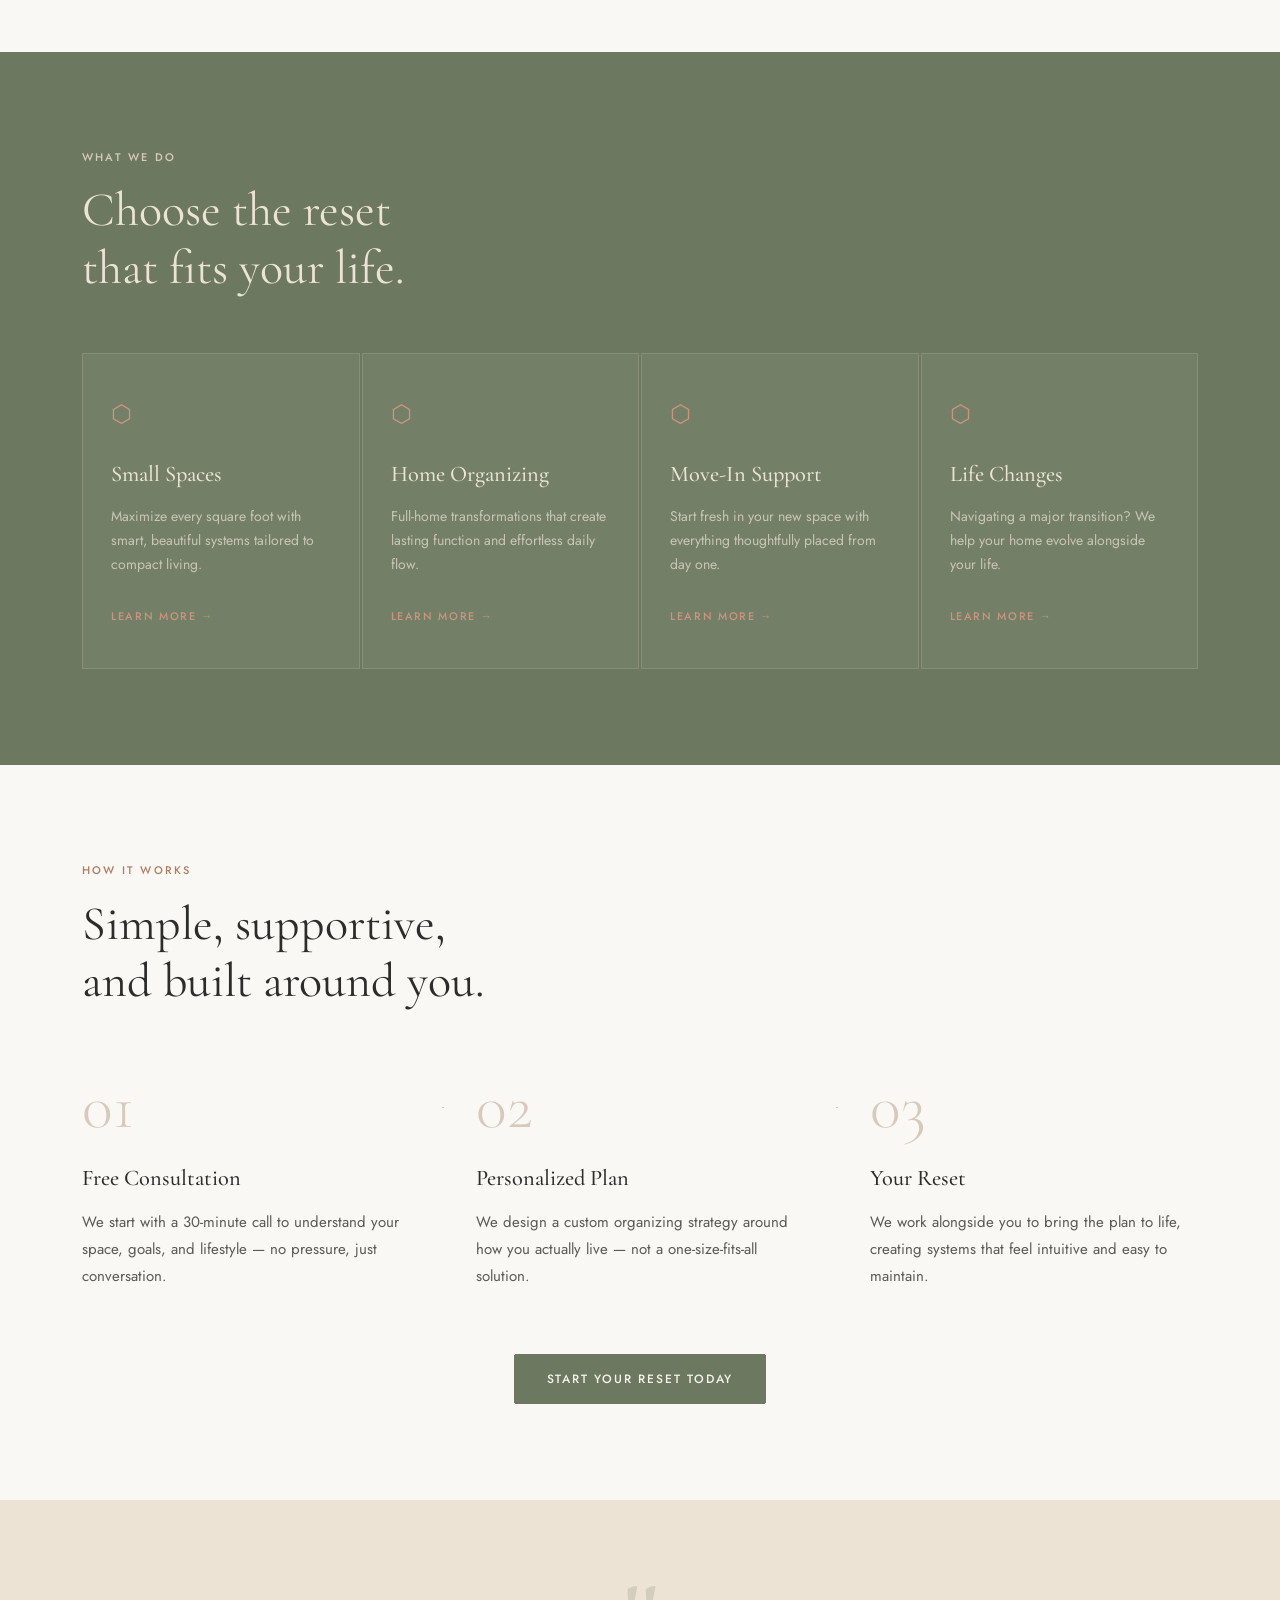
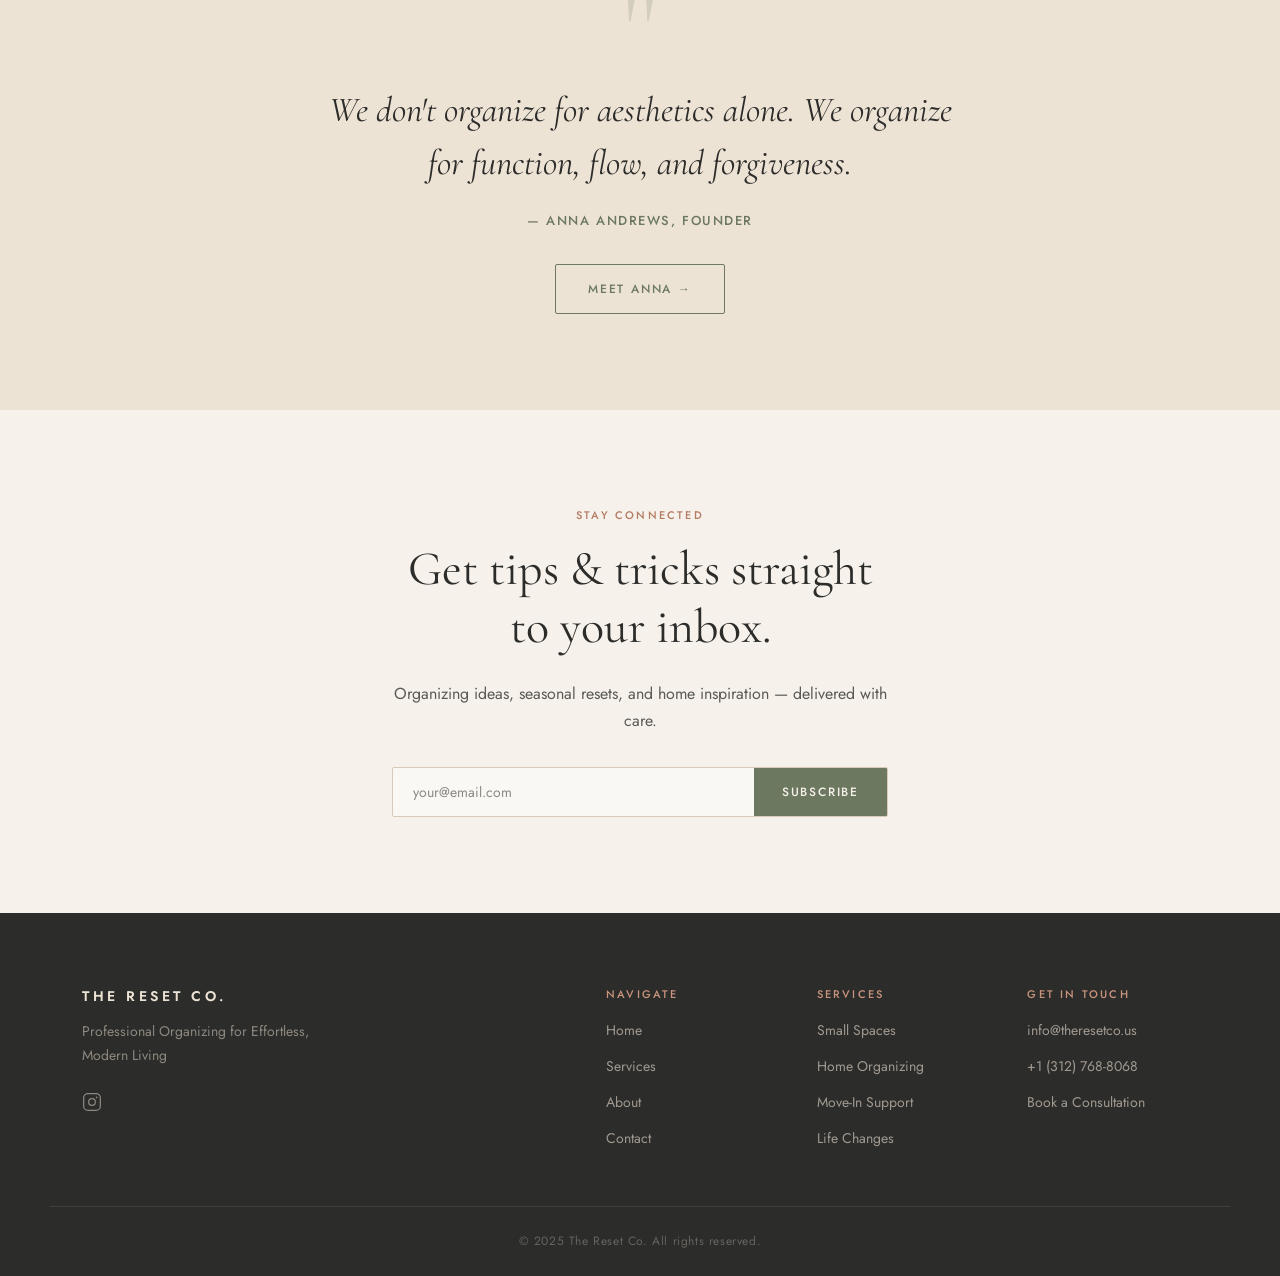
==== commit 4b782ce7: "Update index.html" ====
--- a/index.html
+++ b/index.html
@@ -15,7 +15,7 @@
   <header class="nav-wrapper">
     <nav class="nav">
       <a href="index.html" class="nav-logo">
-        <img src="images/logo.png" alt="The Reset Co." style="height: 36px; width: auto;" />
+        <img src="images/rco-logo.png" alt="The Reset Co." style="height: 36px; width: auto;" />
       </a>
       <button class="nav-toggle" aria-label="Toggle menu">
         <span></span><span></span><span></span>
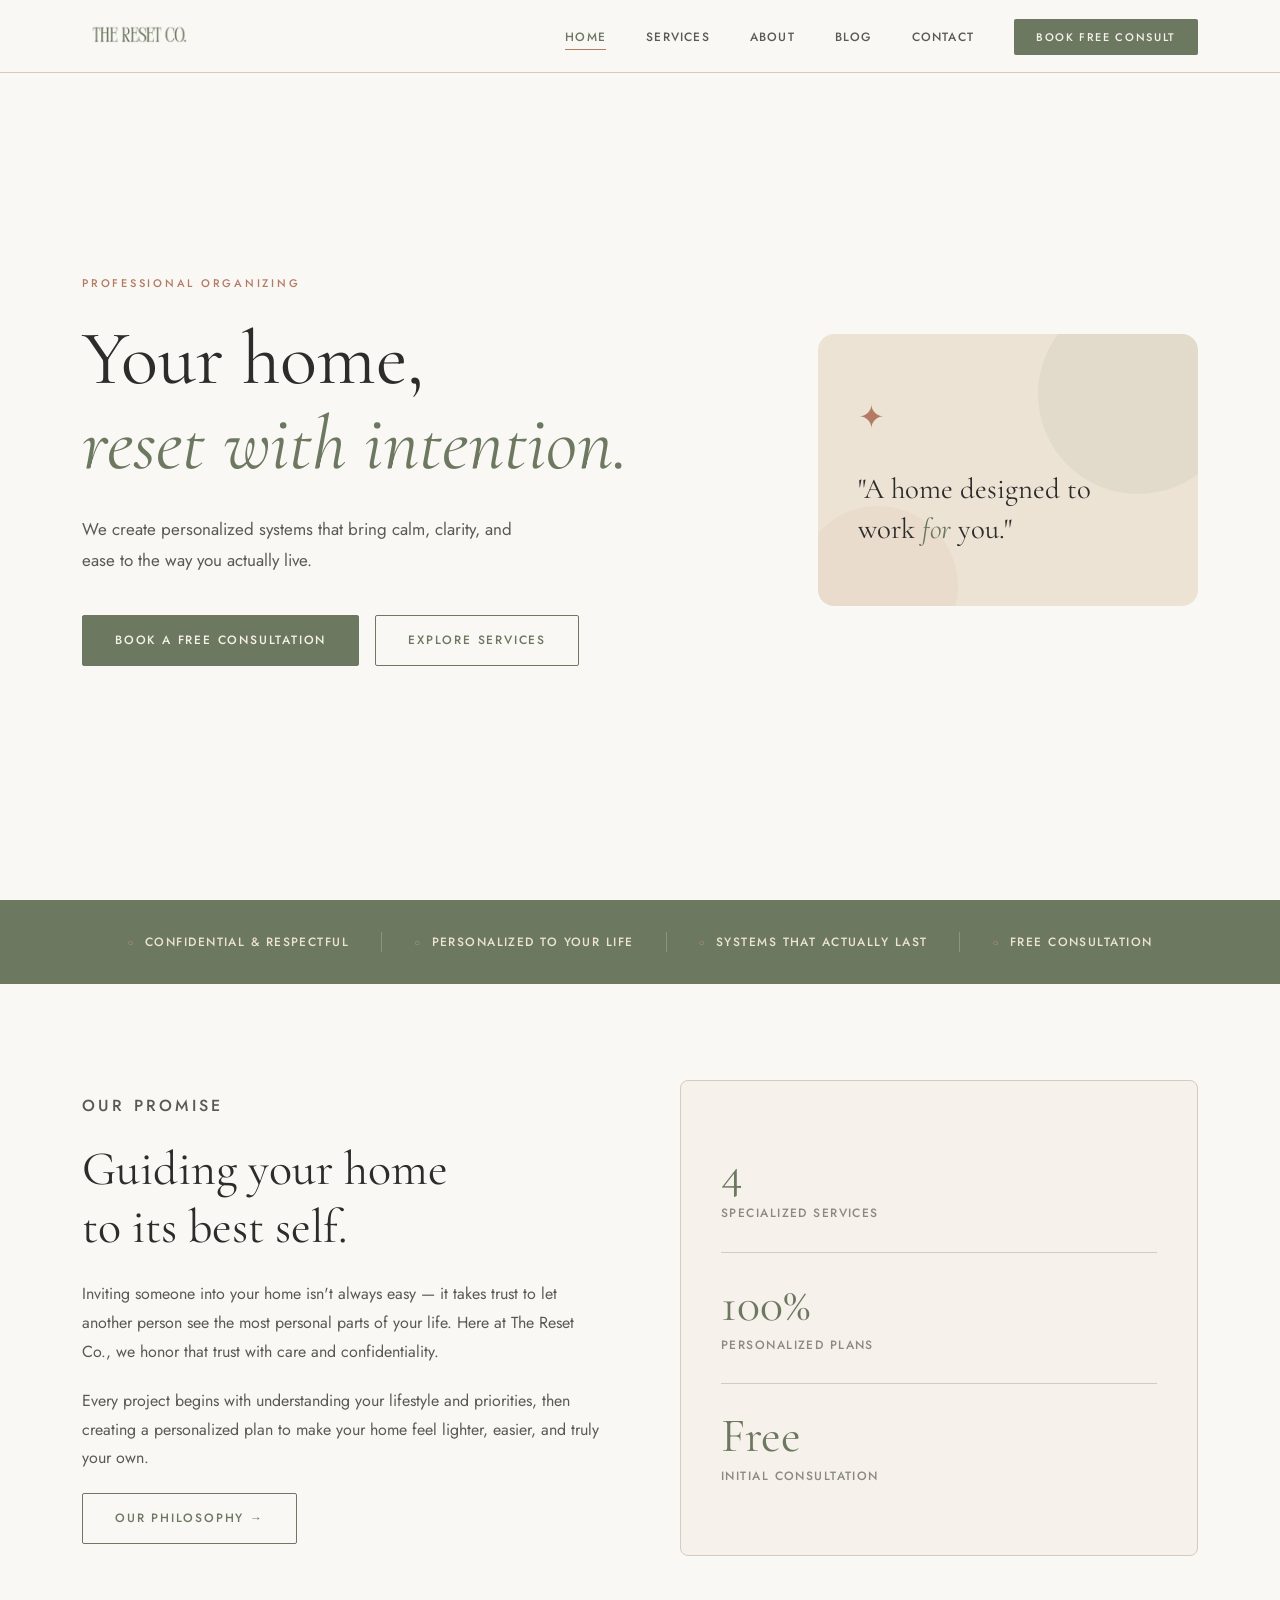
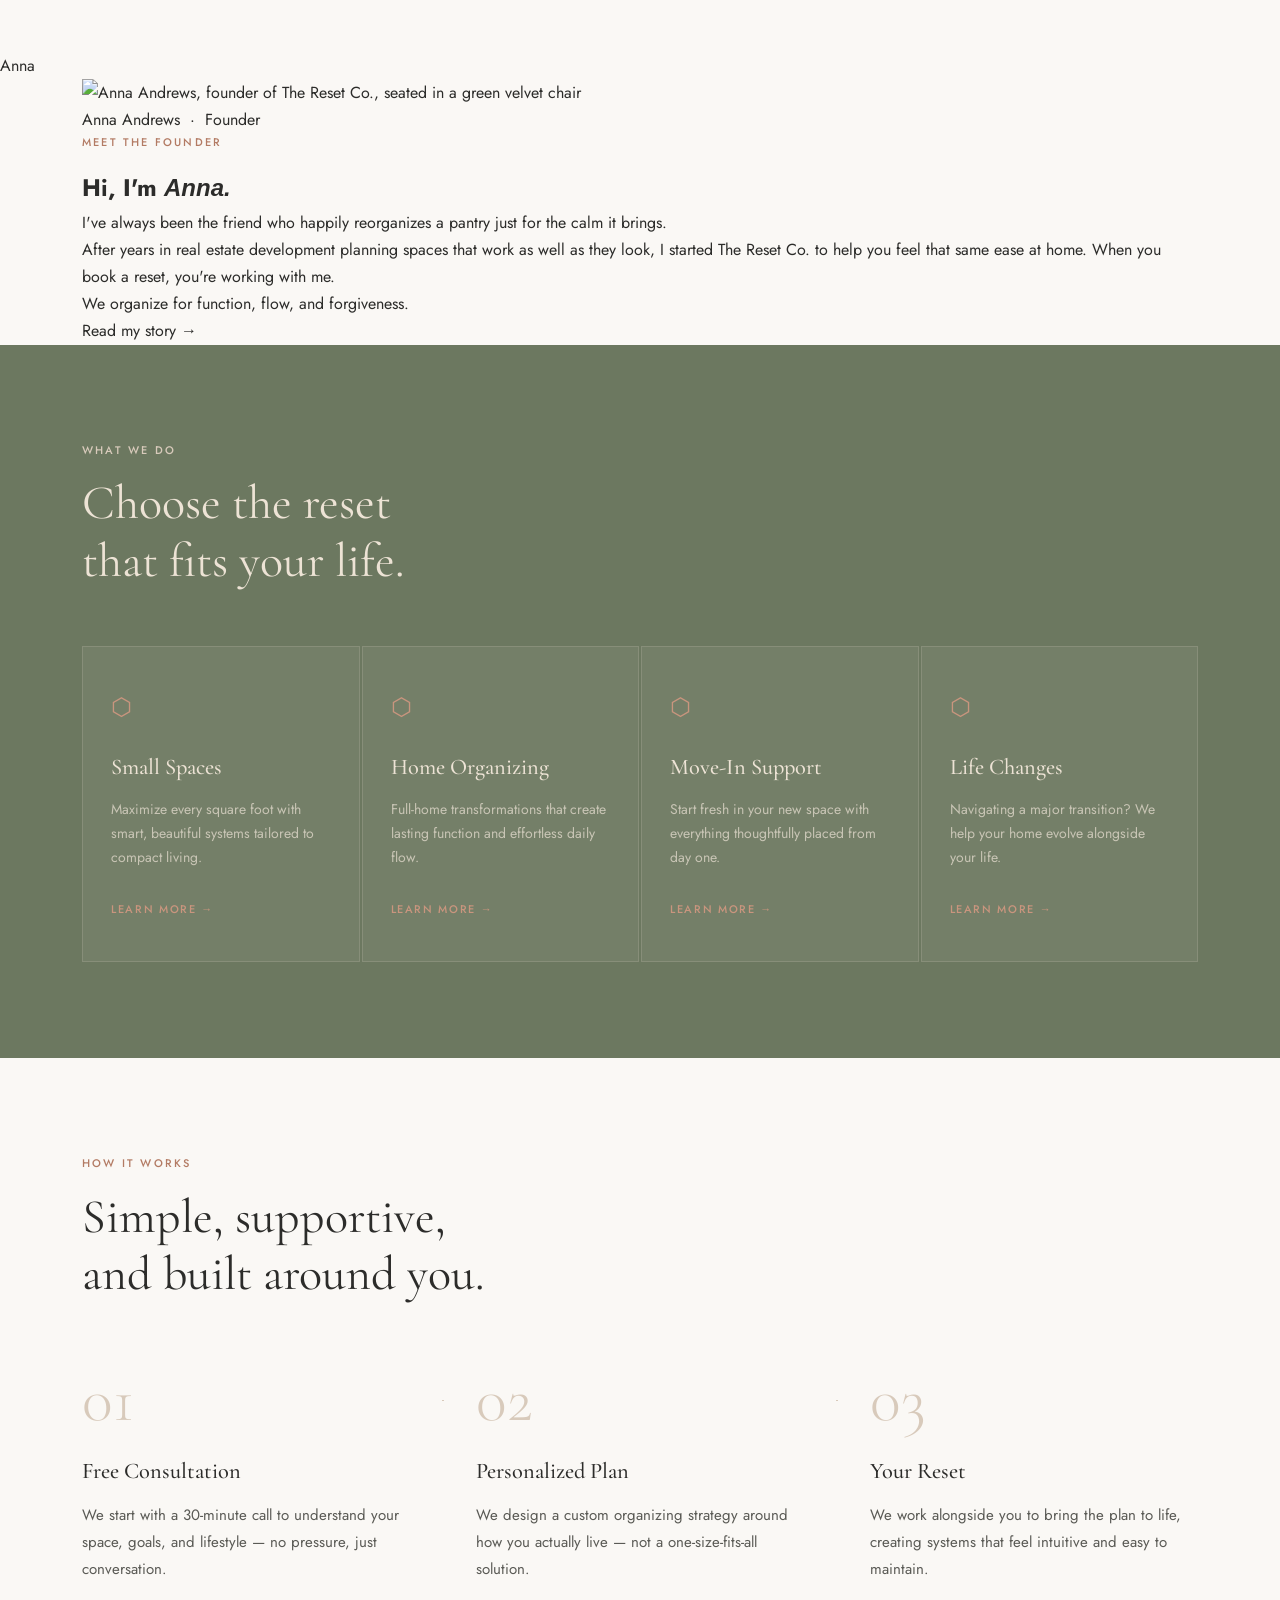
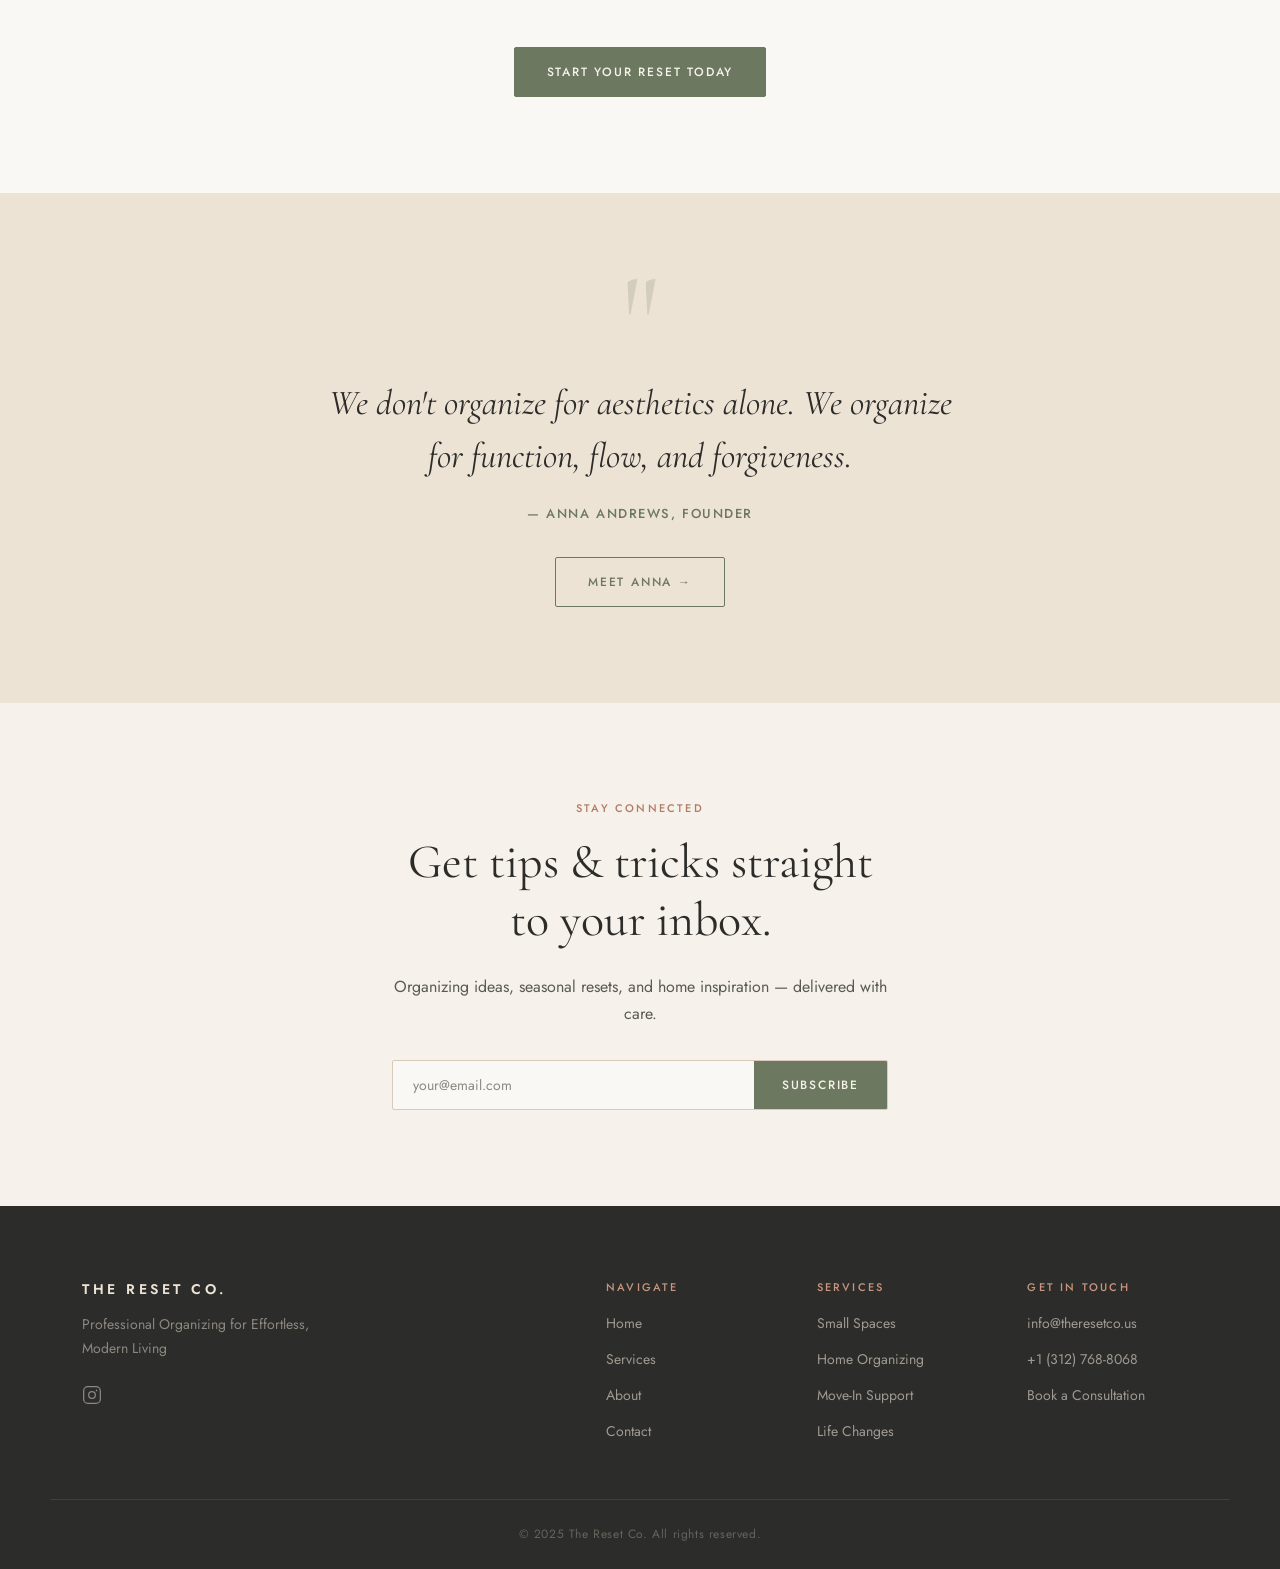
==== commit ecb56173: "Update index.html" ====
--- a/index.html
+++ b/index.html
@@ -102,6 +102,25 @@
     </div>
   </section>
 
+  <!-- MEET ANNA -->
+<section class="meet">
+  <span class="meet-ghost" aria-hidden="true">Anna</span>
+  <div class="container meet-inner">
+    <figure class="meet-photo reveal">
+      <img src="images/anna-seated.jpg" alt="Anna Andrews, founder of The Reset Co., seated in a green velvet chair" />
+      <figcaption>Anna Andrews &nbsp;·&nbsp; Founder</figcaption>
+    </figure>
+    <div class="meet-card reveal">
+      <p class="section-label meet-label">Meet the Founder</p>
+      <h2 class="meet-title">Hi, I'm <em>Anna.</em></h2>
+      <p class="meet-lede">I've always been the friend who happily reorganizes a pantry just for the calm it brings.</p>
+      <p class="meet-body">After years in real estate development planning spaces that work as well as they look, I started The Reset Co. to help you feel that same ease at home. When you book a reset, you're working with me.</p>
+      <blockquote class="meet-quote">We organize for function, flow, and forgiveness.</blockquote>
+      <a href="about.html" class="meet-link">Read my story <span>→</span></a>
+    </div>
+  </div>
+</section>
+
   <!-- SERVICES PREVIEW -->
   <section class="services-preview section bg-green">
     <div class="container">
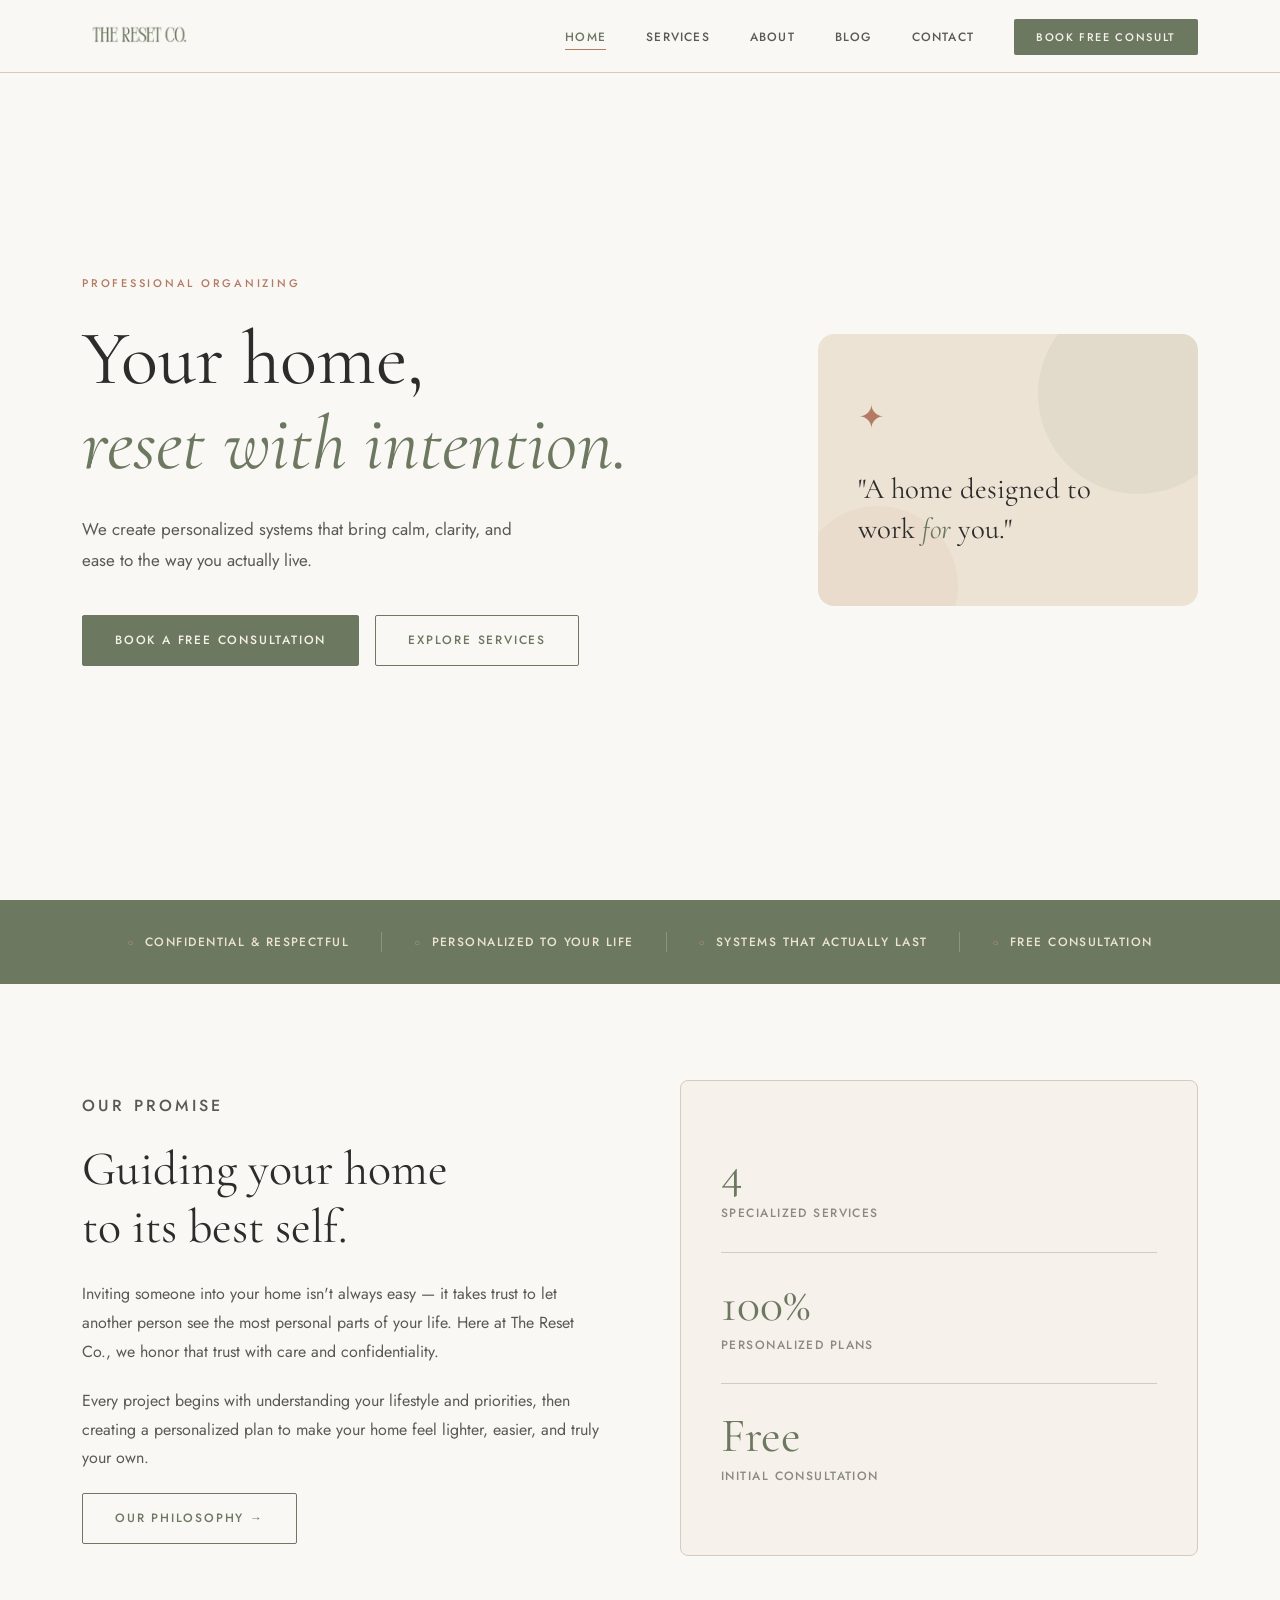
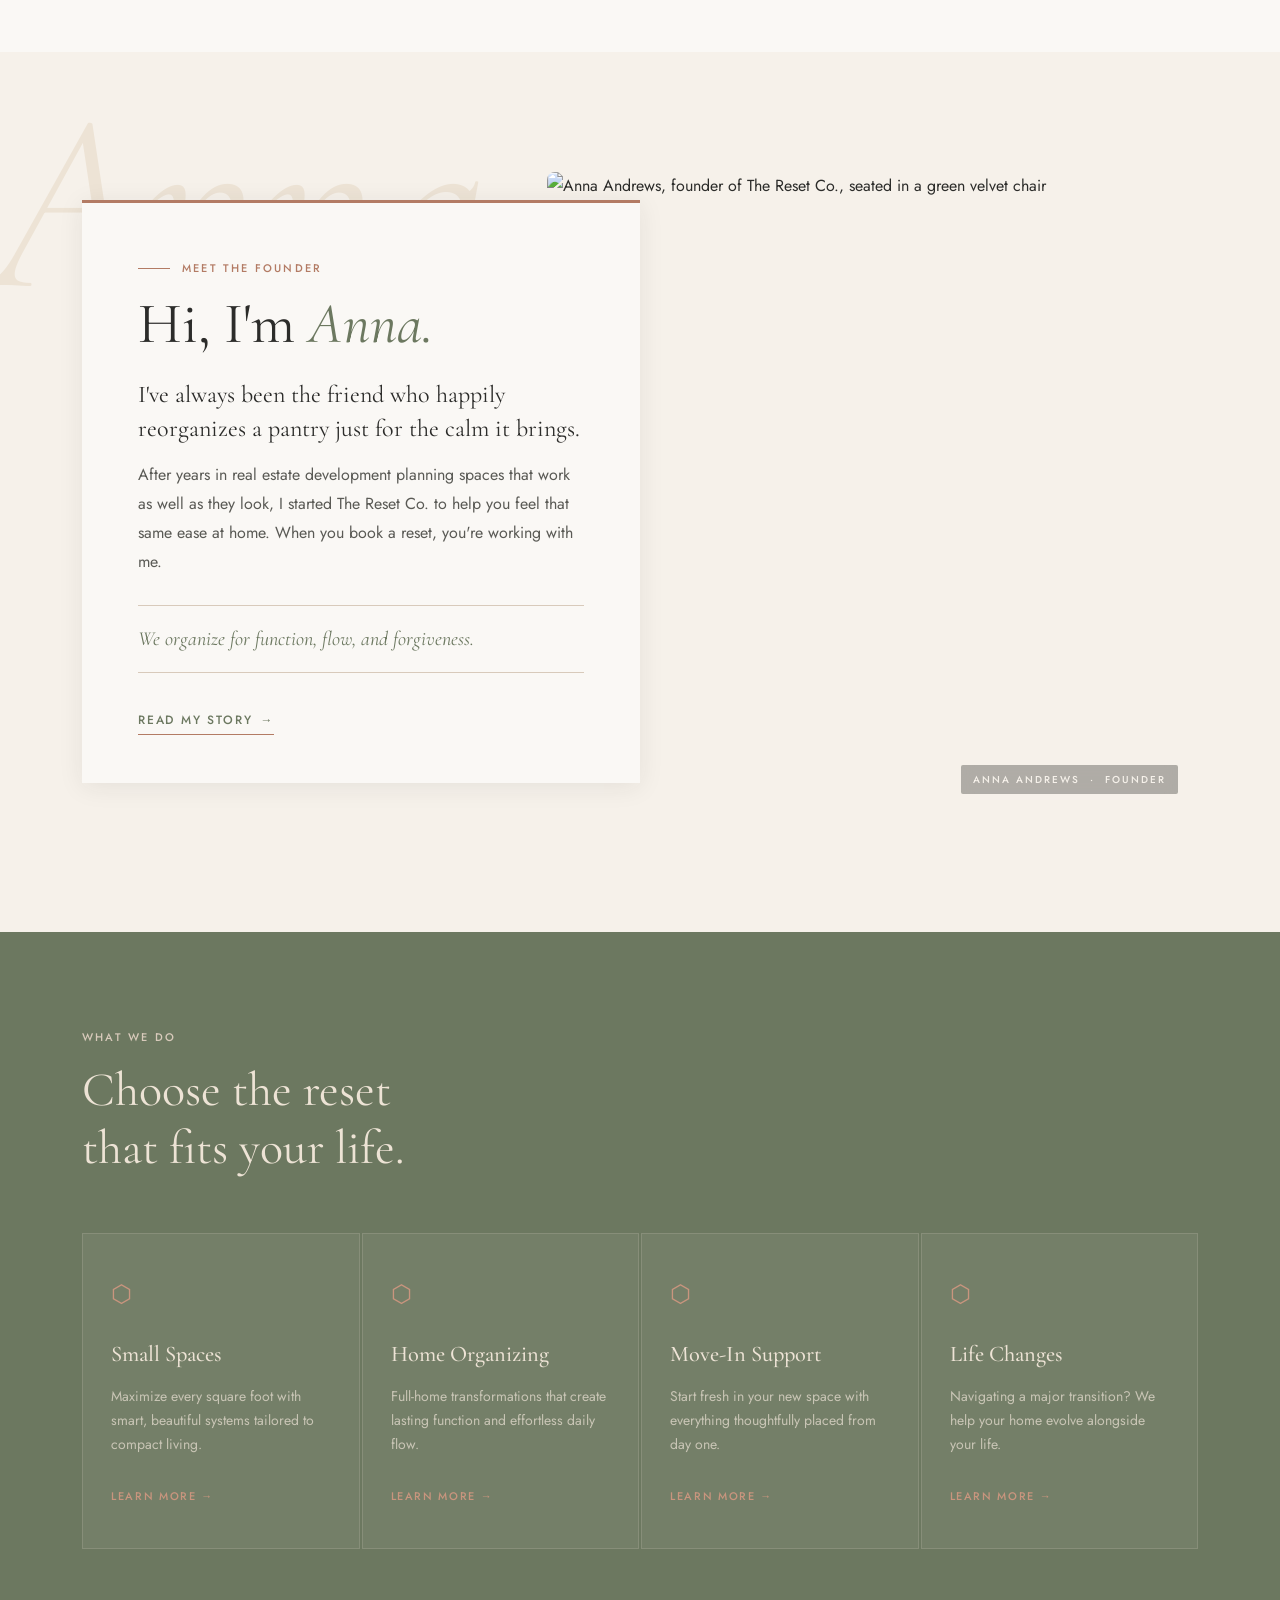
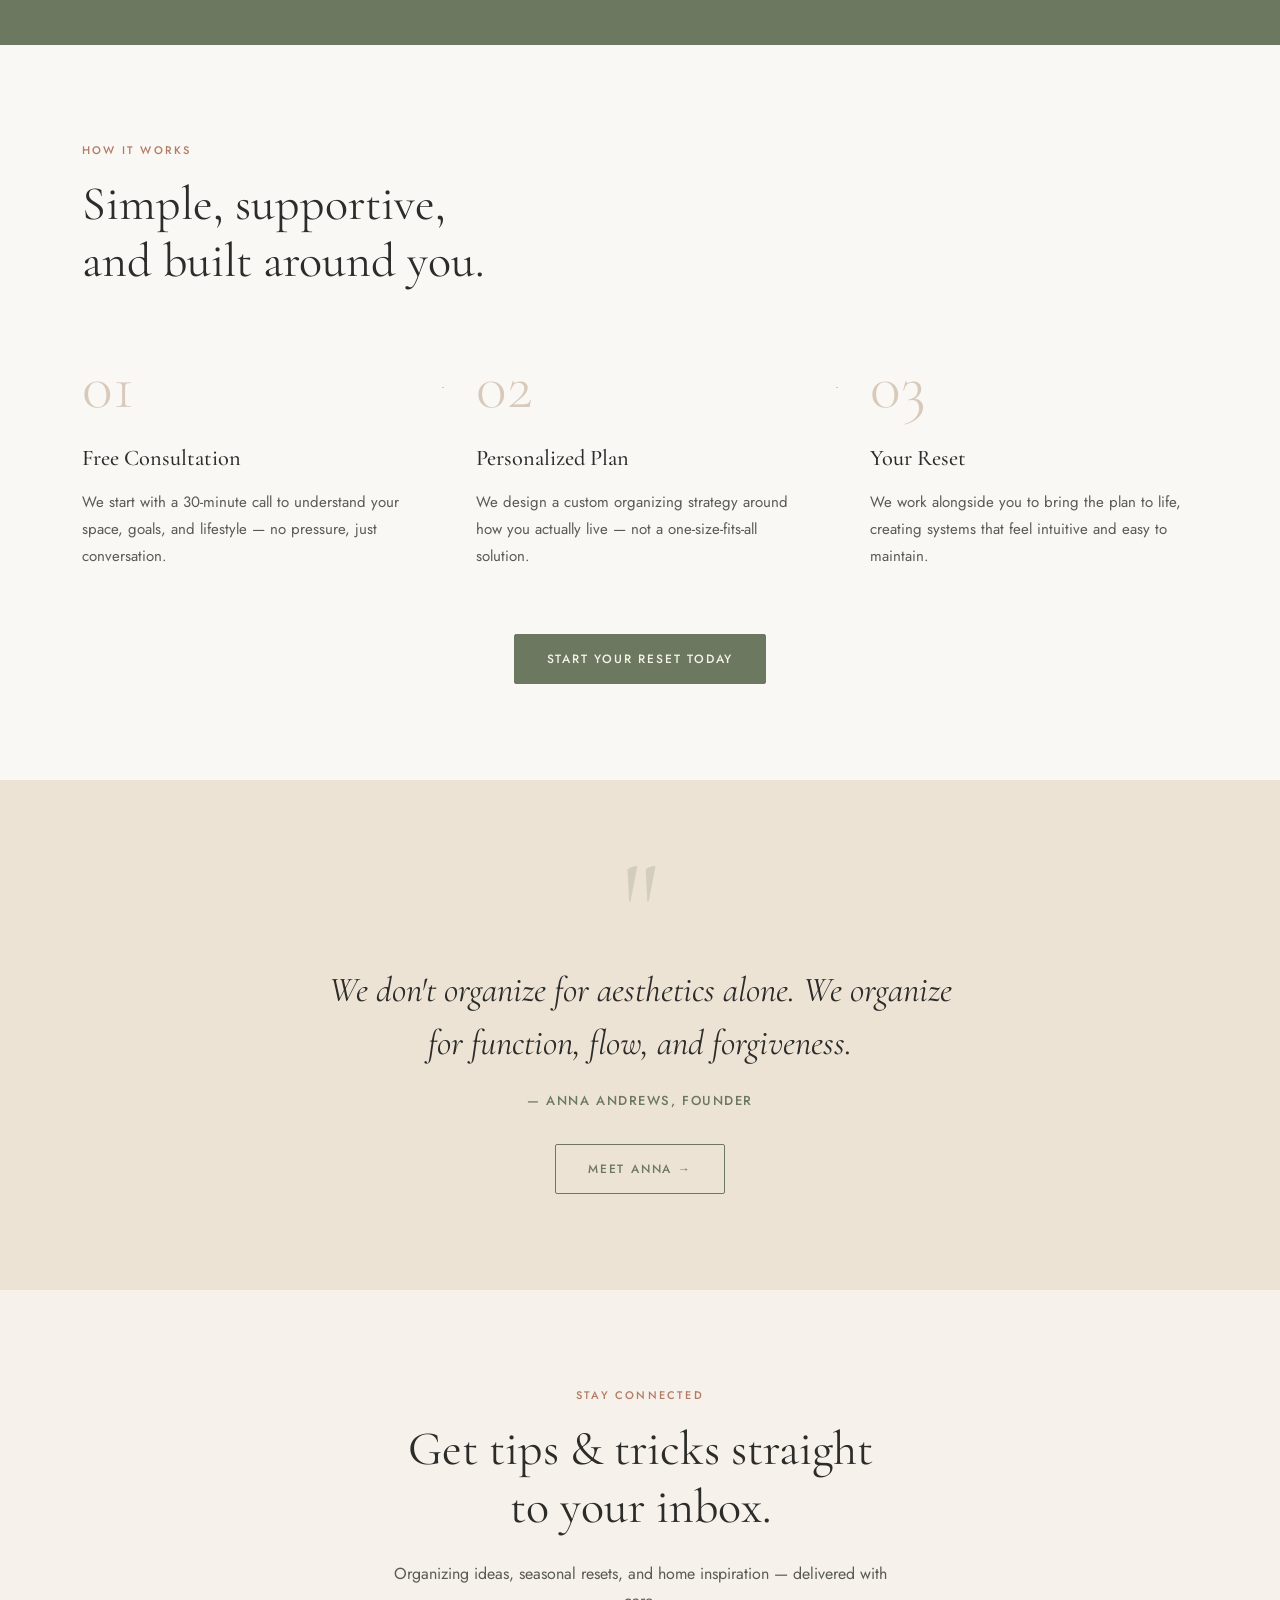
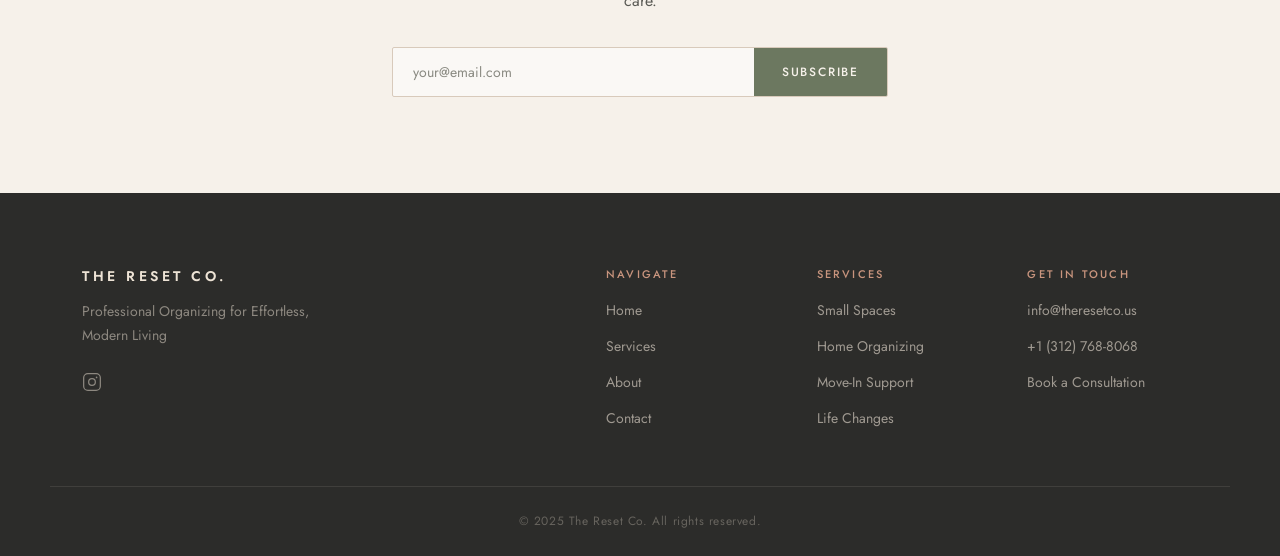
==== commit 48204516: "Update image source for Anna's photo" ====
--- a/index.html
+++ b/index.html
@@ -107,7 +107,7 @@
   <span class="meet-ghost" aria-hidden="true">Anna</span>
   <div class="container meet-inner">
     <figure class="meet-photo reveal">
-      <img src="images/anna-seated.jpg" alt="Anna Andrews, founder of The Reset Co., seated in a green velvet chair" />
+      <img src="images/seated-headshot.jpg" alt="Anna Andrews, founder of The Reset Co., seated in a green velvet chair" />
       <figcaption>Anna Andrews &nbsp;·&nbsp; Founder</figcaption>
     </figure>
     <div class="meet-card reveal">
--- a/style.css
+++ b/style.css
@@ -1283,3 +1283,155 @@
 @media (max-width: 640px) {
   .blog-grid { grid-template-columns: 1fr; }
 }
+
+/* ============================================
+   MEET ANNA (Home)
+   ============================================ */
+.meet {
+  position: relative;
+  background: var(--tan-light);
+  padding: 120px 0;
+  overflow: hidden;
+}
+.meet-ghost {
+  position: absolute;
+  top: 24px;
+  left: -0.04em;
+  z-index: 0;
+  font-family: var(--font-display);
+  font-style: italic;
+  font-weight: 300;
+  font-size: clamp(8rem, 20vw, 18rem);
+  line-height: 1;
+  color: var(--tan);
+  pointer-events: none;
+  user-select: none;
+}
+.meet-inner {
+  position: relative;
+  z-index: 1;
+  display: grid;
+  grid-template-columns: repeat(12, 1fr);
+  align-items: center;
+}
+
+/* Photo */
+.meet-photo {
+  grid-column: 6 / -1;
+  grid-row: 1;
+  position: relative;
+  height: 640px;
+  border-radius: var(--radius-lg);
+  overflow: hidden;
+}
+.meet-photo img {
+  width: 100%;
+  height: 100%;
+  object-fit: cover;
+  object-position: center 15%;
+}
+.meet-photo figcaption {
+  position: absolute;
+  right: 20px;
+  bottom: 18px;
+  font-size: 10px;
+  font-weight: 500;
+  letter-spacing: 0.2em;
+  text-transform: uppercase;
+  color: var(--tan-light);
+  background: rgba(44, 44, 42, 0.35);
+  backdrop-filter: blur(6px);
+  padding: 6px 12px;
+  border-radius: var(--radius);
+}
+
+/* Overlapping card */
+.meet-card {
+  grid-column: 1 / 7;
+  grid-row: 1;
+  position: relative;
+  z-index: 2;
+  background: var(--white);
+  border-top: 3px solid var(--orange);
+  padding: 56px 56px 48px;
+  box-shadow: var(--shadow);
+  transition-delay: 0.15s;
+}
+.meet-label {
+  display: flex;
+  align-items: center;
+  gap: 12px;
+}
+.meet-label::before {
+  content: '';
+  width: 32px;
+  height: 1px;
+  background: var(--orange);
+}
+.meet-title {
+  font-family: var(--font-display);
+  font-size: clamp(2.4rem, 4.5vw, 3.6rem);
+  font-weight: 400;
+  line-height: 1.05;
+  color: var(--text-dark);
+  margin-bottom: 24px;
+}
+.meet-title em { color: var(--green); }
+.meet-lede {
+  font-family: var(--font-display);
+  font-size: 1.5rem;
+  line-height: 1.4;
+  color: var(--text-dark);
+  margin-bottom: 16px;
+}
+.meet-body {
+  color: var(--text-mid);
+  line-height: 1.8;
+}
+.meet-quote {
+  font-family: var(--font-display);
+  font-style: italic;
+  font-size: 1.25rem;
+  color: var(--green);
+  padding: 16px 0;
+  margin: 28px 0 32px;
+  border-top: 1px solid var(--tan-dark);
+  border-bottom: 1px solid var(--tan-dark);
+}
+.meet-link {
+  display: inline-flex;
+  align-items: center;
+  gap: 8px;
+  font-size: 12px;
+  font-weight: 500;
+  letter-spacing: 0.15em;
+  text-transform: uppercase;
+  color: var(--green);
+  padding-bottom: 4px;
+  border-bottom: 1px solid var(--orange);
+}
+.meet-link span { transition: transform var(--transition); }
+.meet-link:hover span { transform: translateX(4px); }
+
+@media (max-width: 1024px) {
+  .meet { padding: 80px 0; }
+  .meet-ghost { display: none; }
+  .meet-inner { grid-template-columns: 1fr; }
+  .meet-photo {
+    grid-column: 1;
+    grid-row: 1;
+    height: auto;
+    aspect-ratio: 4 / 5;
+    max-height: 620px;
+  }
+  .meet-card {
+    grid-column: 1;
+    grid-row: 2;
+    margin: -96px 24px 0;
+    padding: 40px 32px;
+  }
+}
+@media (max-width: 480px) {
+  .meet-card { margin: -64px 0 0; padding: 32px 24px; }
+  .meet-lede { font-size: 1.3rem; }
+}
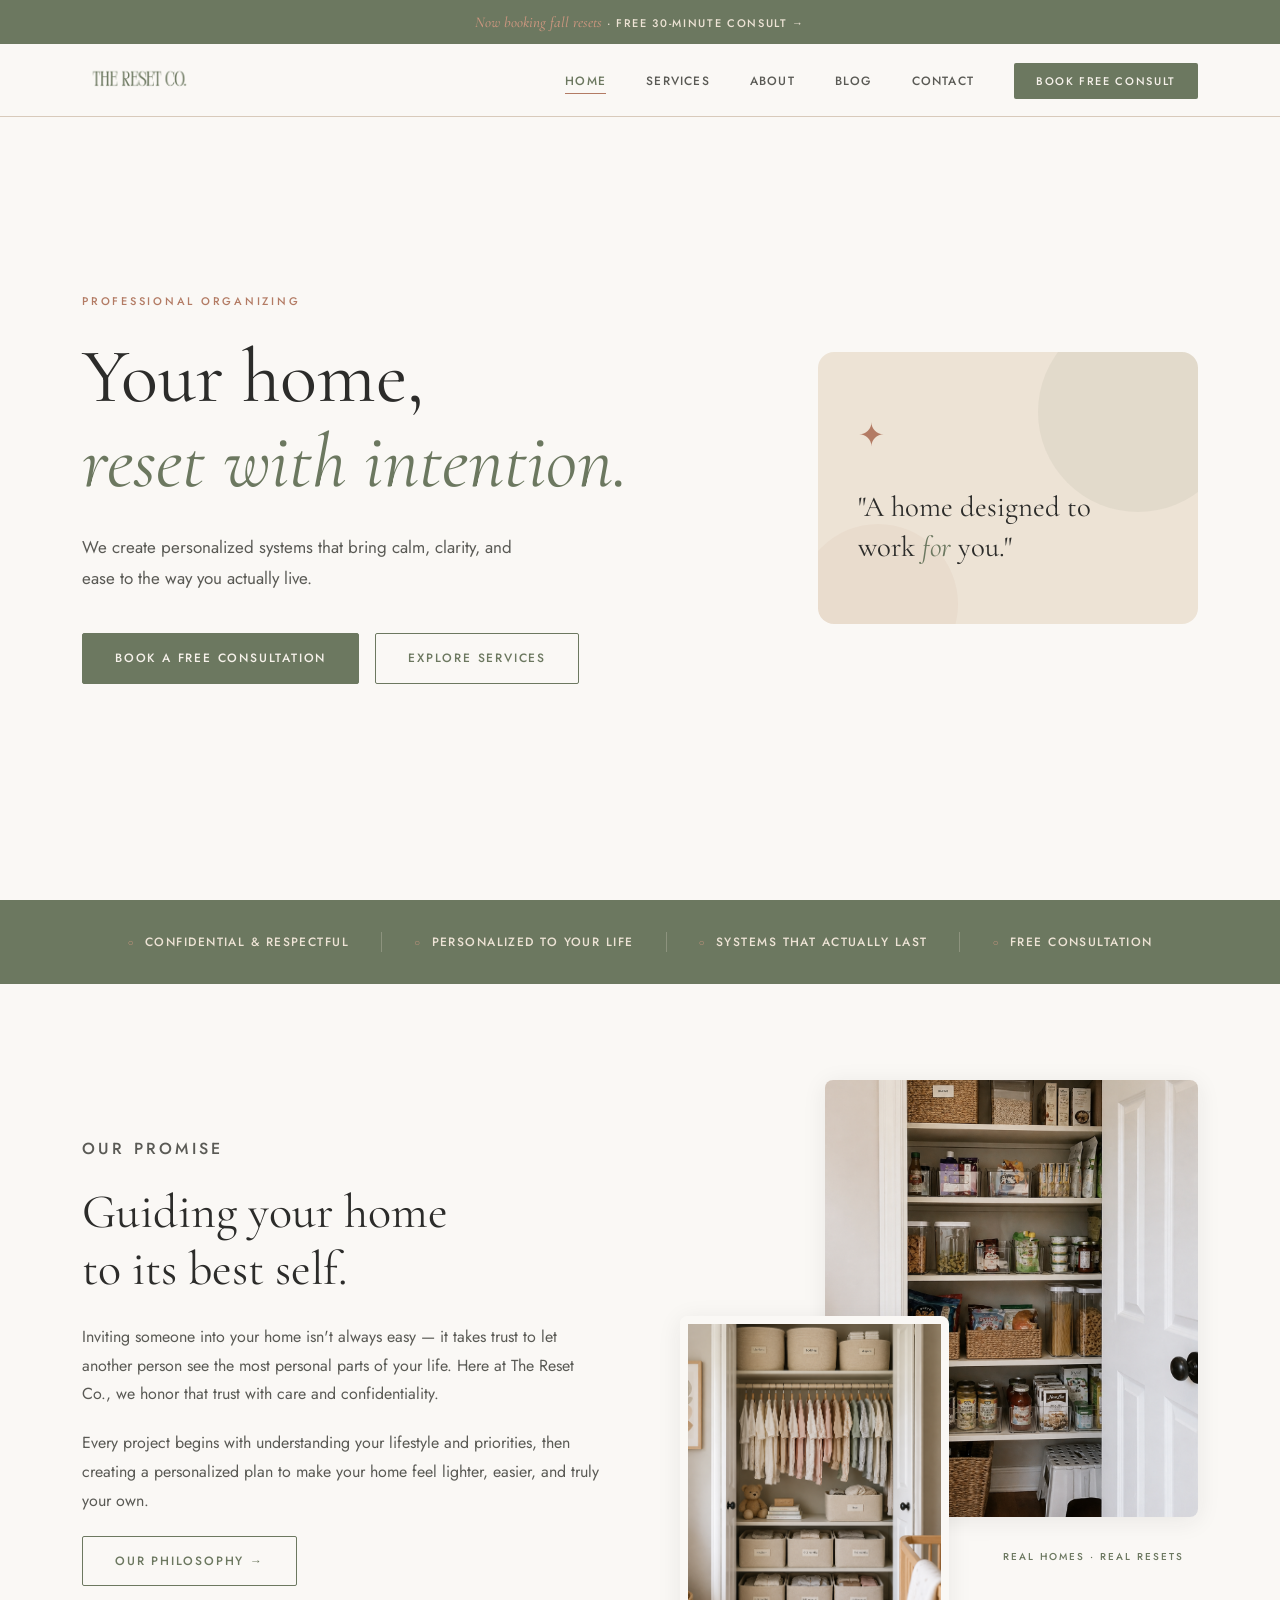
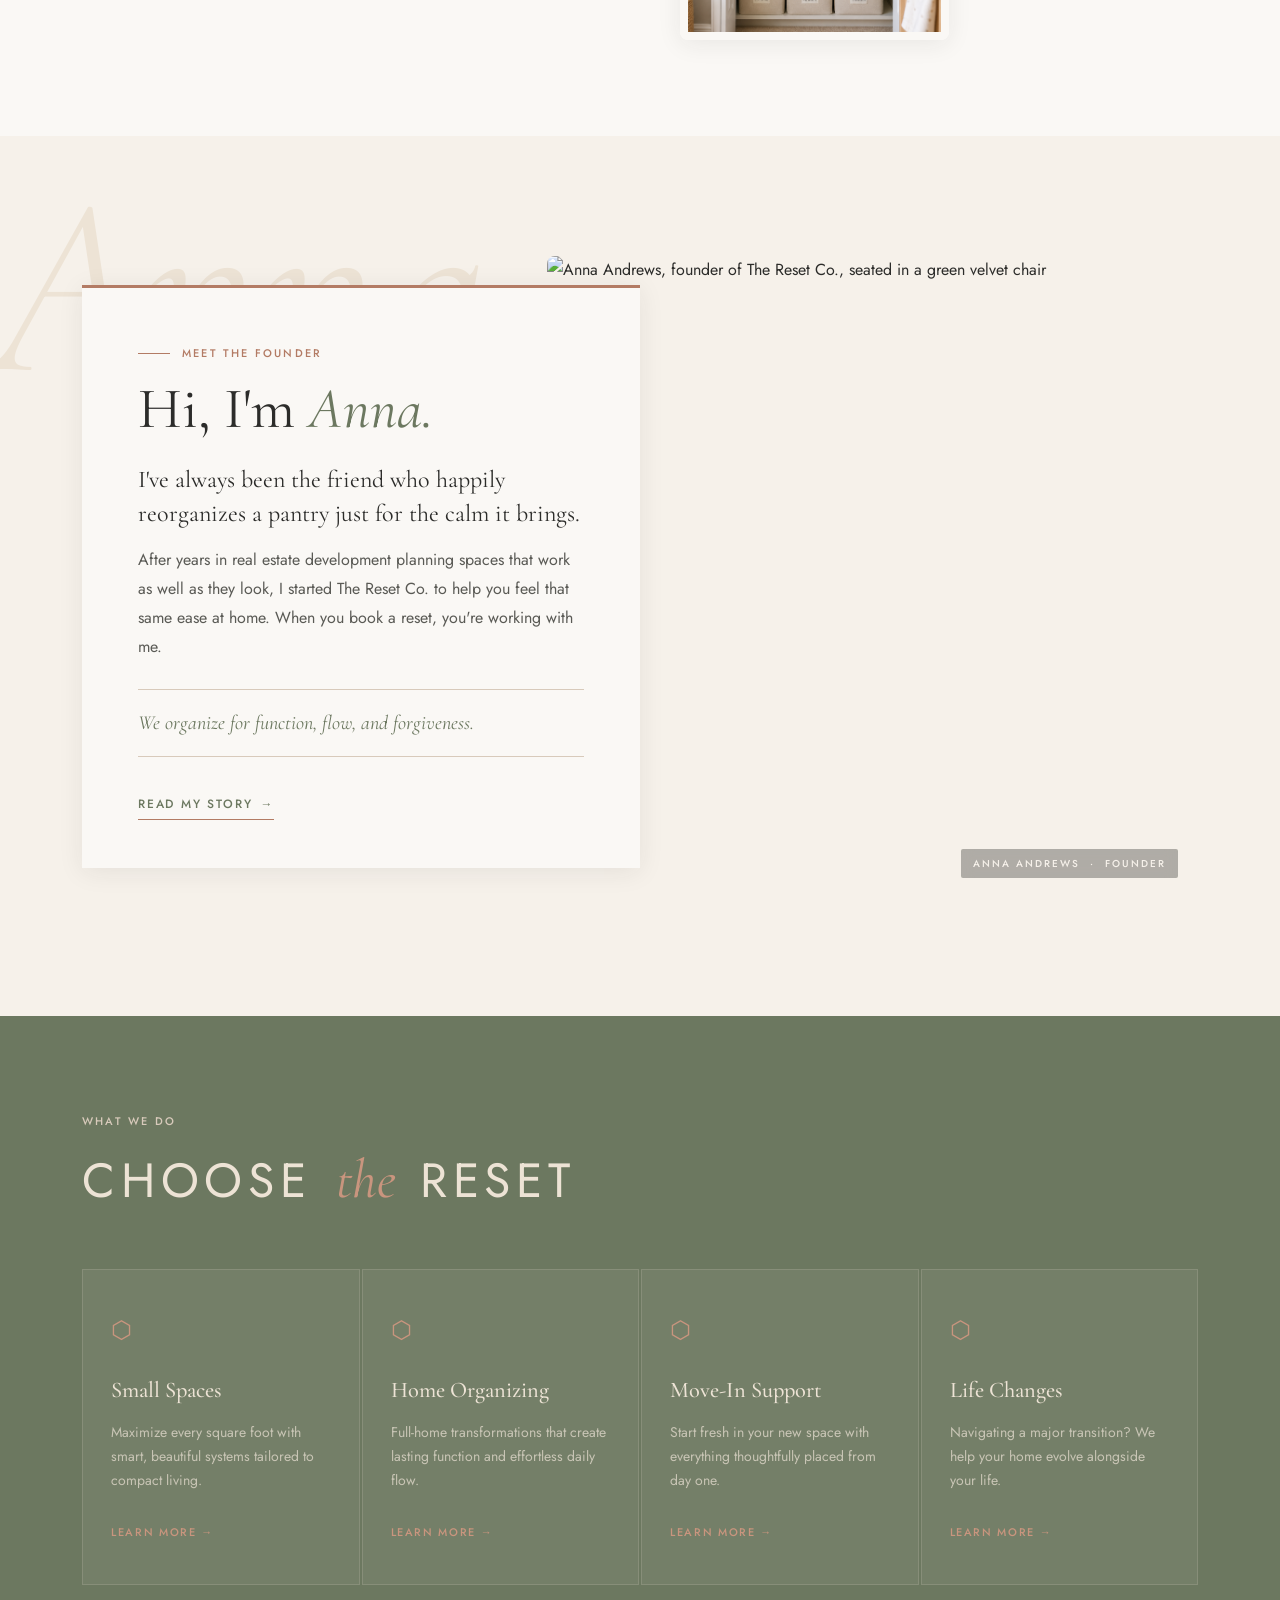
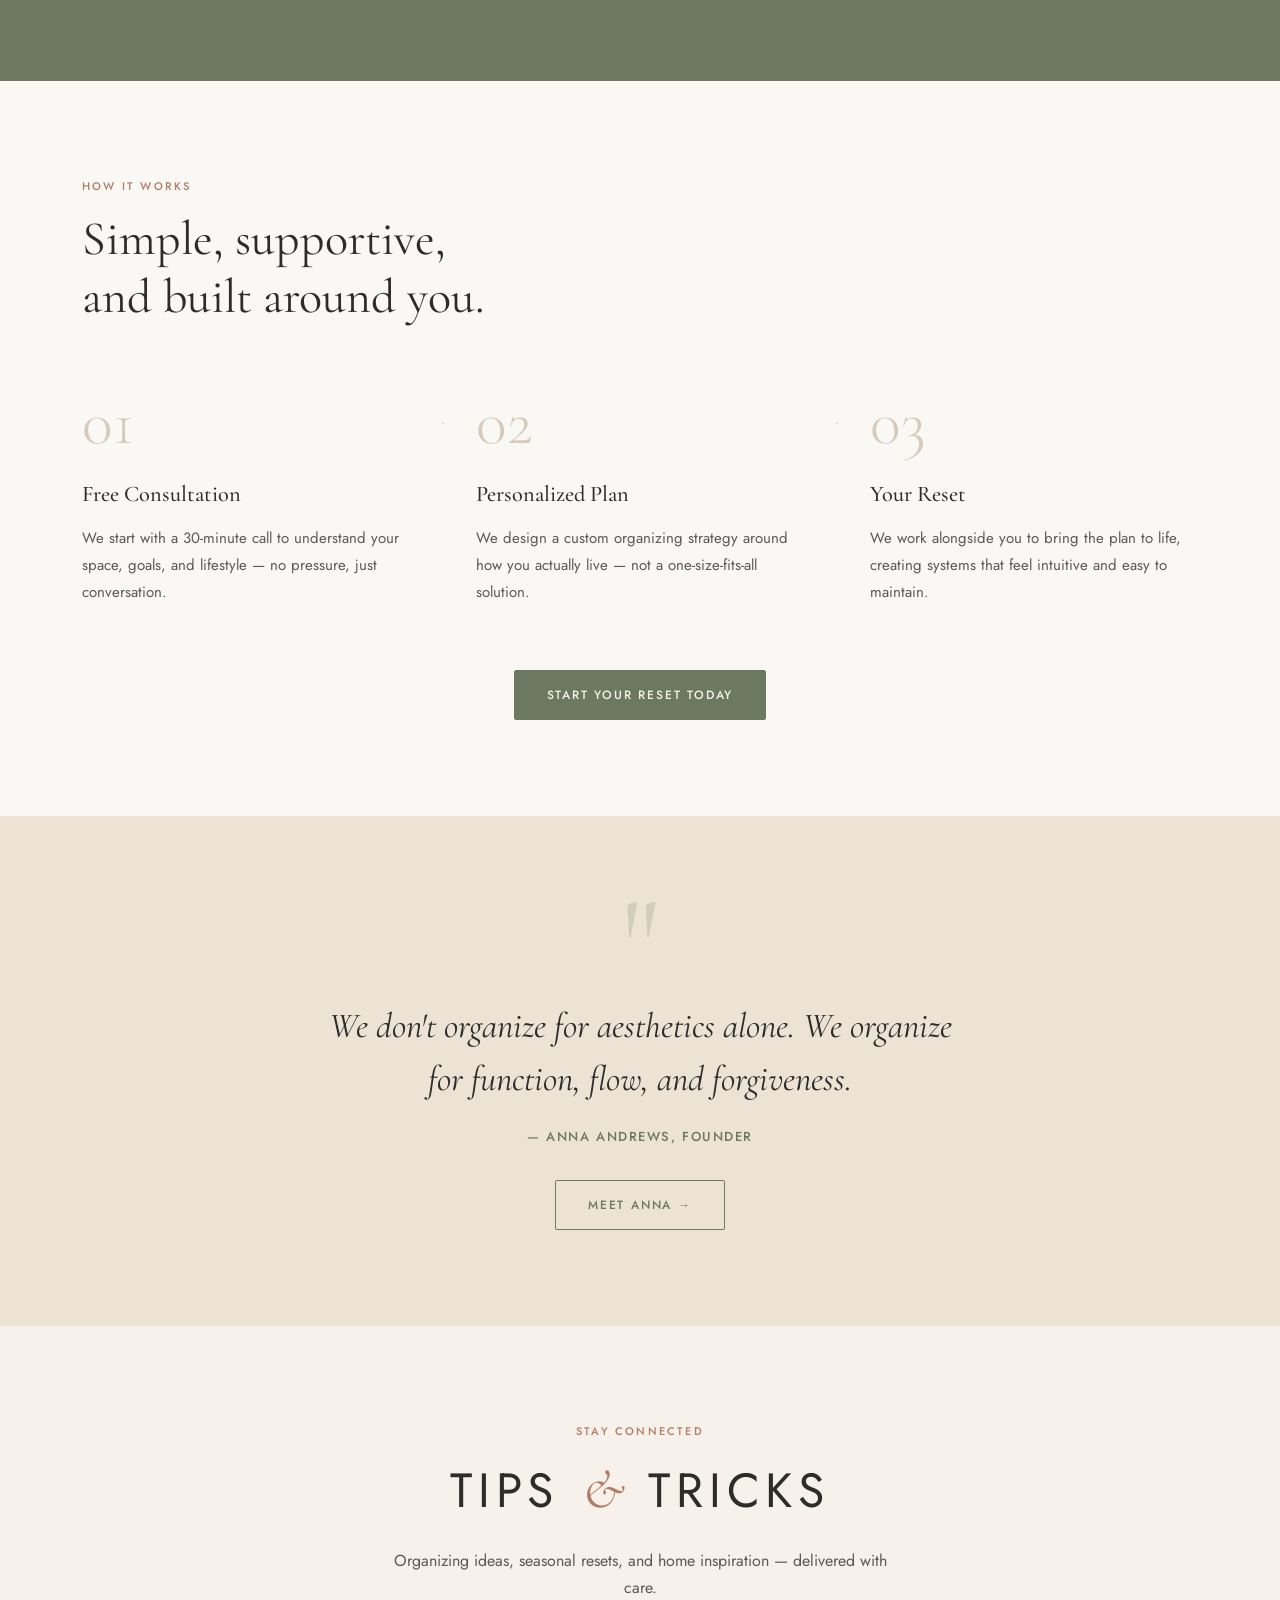
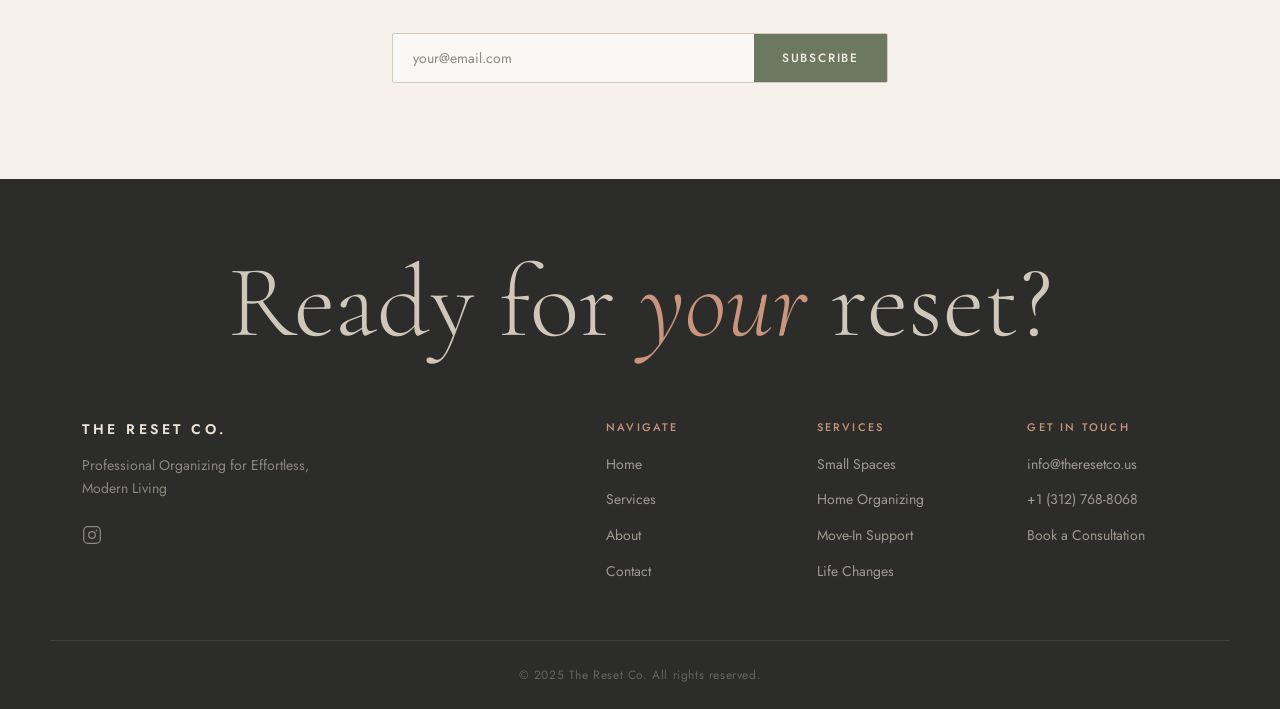
==== commit 7ea11292: "Add editorial touches: mixed-type headlines, photo collage, announcement ribbon, footer sign-off - M" ====
--- a/index.html
+++ b/index.html
@@ -13,6 +13,9 @@
 
   <!-- NAV -->
   <header class="nav-wrapper">
+    <div class="ribbon">
+      <a href="https://calendly.com/andrews-anna95/30min" target="_blank"><em>Now booking fall resets</em> · Free 30-minute consult →</a>
+    </div>
     <nav class="nav">
       <a href="index.html" class="nav-logo">
         <img src="images/rco-logo.png" alt="The Reset Co." style="height: 36px; width: auto;" />
@@ -81,23 +84,10 @@
         <p>Every project begins with understanding your lifestyle and priorities, then creating a personalized plan to make your home feel lighter, easier, and truly your own.</p>
         <a href="about.html" class="btn btn-outline">Our Philosophy →</a>
       </div>
-      <div class="intro-visual">
-        <div class="intro-box">
-          <div class="intro-box-stat">
-            <span class="stat-num">4</span>
-            <span class="stat-label">Specialized Services</span>
-          </div>
-          <div class="intro-box-divider"></div>
-          <div class="intro-box-stat">
-            <span class="stat-num">100%</span>
-            <span class="stat-label">Personalized Plans</span>
-          </div>
-          <div class="intro-box-divider"></div>
-          <div class="intro-box-stat">
-            <span class="stat-num">Free</span>
-            <span class="stat-label">Initial Consultation</span>
-          </div>
-        </div>
+      <div class="photo-stack reveal">
+        <img class="stack-back" src="images/pantry.png" alt="Organized pantry" />
+        <img class="stack-front" src="images/babycloset.jpg" alt="Organized baby closet" />
+        <span class="stack-tag">Real homes · Real resets</span>
       </div>
     </div>
   </section>
@@ -107,7 +97,7 @@
   <span class="meet-ghost" aria-hidden="true">Anna</span>
   <div class="container meet-inner">
     <figure class="meet-photo reveal">
-      <img src="images/seated-headshot.jpg" alt="Anna Andrews, founder of The Reset Co., seated in a green velvet chair" />
+      <img src="images/sitting-headshot.jpg" alt="Anna Andrews, founder of The Reset Co., seated in a green velvet chair" />
       <figcaption>Anna Andrews &nbsp;·&nbsp; Founder</figcaption>
     </figure>
     <div class="meet-card reveal">
@@ -125,7 +115,7 @@
   <section class="services-preview section bg-green">
     <div class="container">
       <p class="section-label light">What We Do</p>
-      <h2 class="section-title light">Choose the reset<br/>that fits your life.</h2>
+      <h2 class="section-title light mix-title">Choose <em>the</em> reset</h2>
       <div class="services-grid">
         <a href="services.html#small-spaces" class="service-card">
           <div class="service-card-icon">⬡</div>
@@ -201,7 +191,7 @@
   <section class="newsletter section bg-tan">
     <div class="container newsletter-inner">
       <p class="section-label">Stay Connected</p>
-      <h2 class="section-title">Get tips & tricks straight<br/>to your inbox.</h2>
+      <h2 class="section-title mix-title">Tips <em>&amp;</em> tricks</h2>
       <p class="newsletter-sub">Organizing ideas, seasonal resets, and home inspiration — delivered with care.</p>
       <div class="newsletter-form">
         <input type="email" placeholder="your@email.com" class="newsletter-input" />
@@ -212,6 +202,7 @@
 
   <!-- FOOTER -->
   <footer class="footer">
+    <a href="https://calendly.com/andrews-anna95/30min" target="_blank" class="footer-signoff">Ready for <em>your</em> reset?</a>
     <div class="container footer-inner">
       <div class="footer-brand">
         <p class="footer-logo">THE RESET CO.</p>
--- a/style.css
+++ b/style.css
@@ -78,6 +78,27 @@
 }
 .section-title.light { color: var(--tan); }
 
+/* Mixed-type headline: Jost caps with one Cormorant italic word */
+.mix-title {
+  font-family: var(--font-body);
+  font-weight: 400;
+  font-size: clamp(1.8rem, 4vw, 3rem);
+  letter-spacing: 0.12em;
+  text-transform: uppercase;
+  line-height: 1.2;
+}
+.mix-title em {
+  font-family: var(--font-display);
+  font-style: italic;
+  font-weight: 400;
+  text-transform: lowercase;
+  letter-spacing: 0;
+  font-size: 1.15em;
+  color: var(--orange);
+  padding: 0 0.08em;
+}
+.section-title.light.mix-title em { color: var(--orange-light); }
+
 em { font-style: italic; }
 
 /* ============================================
@@ -145,6 +166,22 @@
   transition: box-shadow var(--transition);
 }
 .nav-wrapper.scrolled { box-shadow: var(--shadow); }
+
+.ribbon { background: var(--green); text-align: center; padding: 8px 16px; }
+.ribbon a {
+  font-size: 11px;
+  font-weight: 500;
+  letter-spacing: 0.15em;
+  text-transform: uppercase;
+  color: var(--tan);
+}
+.ribbon em {
+  font-family: var(--font-display);
+  font-size: 15px;
+  text-transform: none;
+  letter-spacing: 0;
+  color: var(--orange-light);
+}
 
 .nav {
   max-width: 1180px;
@@ -263,7 +300,7 @@
   min-height: 100vh;
   display: flex;
   align-items: center;
-  padding: 120px 32px 80px;
+  padding: 156px 32px 80px;
   max-width: 1180px;
   margin: 0 auto;
   gap: 80px;
@@ -411,41 +448,29 @@
   line-height: 1.8;
 }
 
-.intro-visual {}
-
-.intro-box {
-  background: var(--tan-light);
-  border: 1px solid var(--tan-dark);
+.photo-stack { position: relative; height: 560px; }
+.photo-stack img {
+  position: absolute;
+  object-fit: cover;
   border-radius: var(--radius-lg);
-  padding: 40px;
-  display: flex;
-  flex-direction: column;
-  gap: 0;
-}
-.intro-box-stat {
-  padding: 28px 0;
-  display: flex;
-  flex-direction: column;
-  gap: 6px;
-}
-.stat-num {
-  font-family: var(--font-display);
-  font-size: 3rem;
-  font-weight: 400;
+  box-shadow: var(--shadow);
+}
+.stack-back  { top: 0; right: 0; width: 72%; height: 78%; }
+.stack-front { bottom: 0; left: 0; width: 52%; height: 58%; border: 8px solid var(--white); }
+.stack-tag {
+  position: absolute;
+  right: 0;
+  bottom: 12%;
+  background: var(--white);
+  padding: 8px 14px;
+  font-size: 10px;
+  font-weight: 500;
+  letter-spacing: 0.2em;
+  text-transform: uppercase;
   color: var(--green);
-  line-height: 1;
-}
-.stat-label {
-  font-size: 12px;
-  font-weight: 500;
-  letter-spacing: 0.12em;
-  text-transform: uppercase;
-  color: var(--text-light);
-}
-.intro-box-divider {
-  height: 1px;
-  background: var(--tan-dark);
-}
+}
+@media (max-width: 1024px) { .photo-stack { height: 460px; } }
+@media (max-width: 480px)  { .photo-stack { height: 360px; } }
 
 /* ============================================
    SERVICES PREVIEW
@@ -628,6 +653,19 @@
   color: var(--tan);
   padding-top: 72px;
 }
+.footer-signoff {
+  display: block;
+  text-align: center;
+  font-family: var(--font-display);
+  font-weight: 300;
+  font-size: clamp(2.6rem, 8vw, 7rem);
+  line-height: 1;
+  color: rgba(237, 227, 213, 0.85);
+  padding: 0 32px 64px;
+  transition: color var(--transition);
+}
+.footer-signoff em { color: var(--orange-light); }
+.footer-signoff:hover { color: var(--tan); }
 .footer-inner {
   display: grid;
   grid-template-columns: 1.5fr 2fr;
@@ -692,7 +730,7 @@
    ============================================ */
 .page-hero {
   background: var(--tan-light);
-  padding: 160px 32px 80px;
+  padding: 196px 32px 80px;
   text-align: center;
   border-bottom: 1px solid var(--tan-dark);
 }
@@ -1034,7 +1072,7 @@
   .service-detail,
   .contact-grid { grid-template-columns: 1fr; gap: 48px; }
   .service-detail.reverse { direction: ltr; }
-  .hero { flex-direction: column; text-align: center; padding-top: 140px; gap: 48px; }
+  .hero { flex-direction: column; text-align: center; padding-top: 176px; gap: 48px; }
   .hero-sub { margin: 0 auto 40px; }
   .hero-btns { justify-content: center; }
   .hero-graphic { flex: none; width: 100%; max-width: 480px; margin: 0 auto; }
@@ -1050,8 +1088,8 @@
   .section { padding: 64px 0; }
   .nav-links {
     display: none;
-    position: fixed;
-    top: 72px;
+    position: absolute;
+    top: 100%;
     left: 0;
     right: 0;
     background: var(--white);
@@ -1083,7 +1121,7 @@
 
 @media (max-width: 480px) {
   .container { padding: 0 20px; }
-  .hero { padding: 120px 20px 60px; }
+  .hero { padding: 156px 20px 60px; }
   .footer-links { grid-template-columns: 1fr; }
 }
 
@@ -1168,7 +1206,7 @@
    ============================================ */
 .article-hero {
   background: var(--tan-light);
-  padding: 140px 32px 48px;
+  padding: 176px 32px 48px;
   border-bottom: 1px solid var(--tan-dark);
 }
 .article-hero-inner { max-width: 760px; }
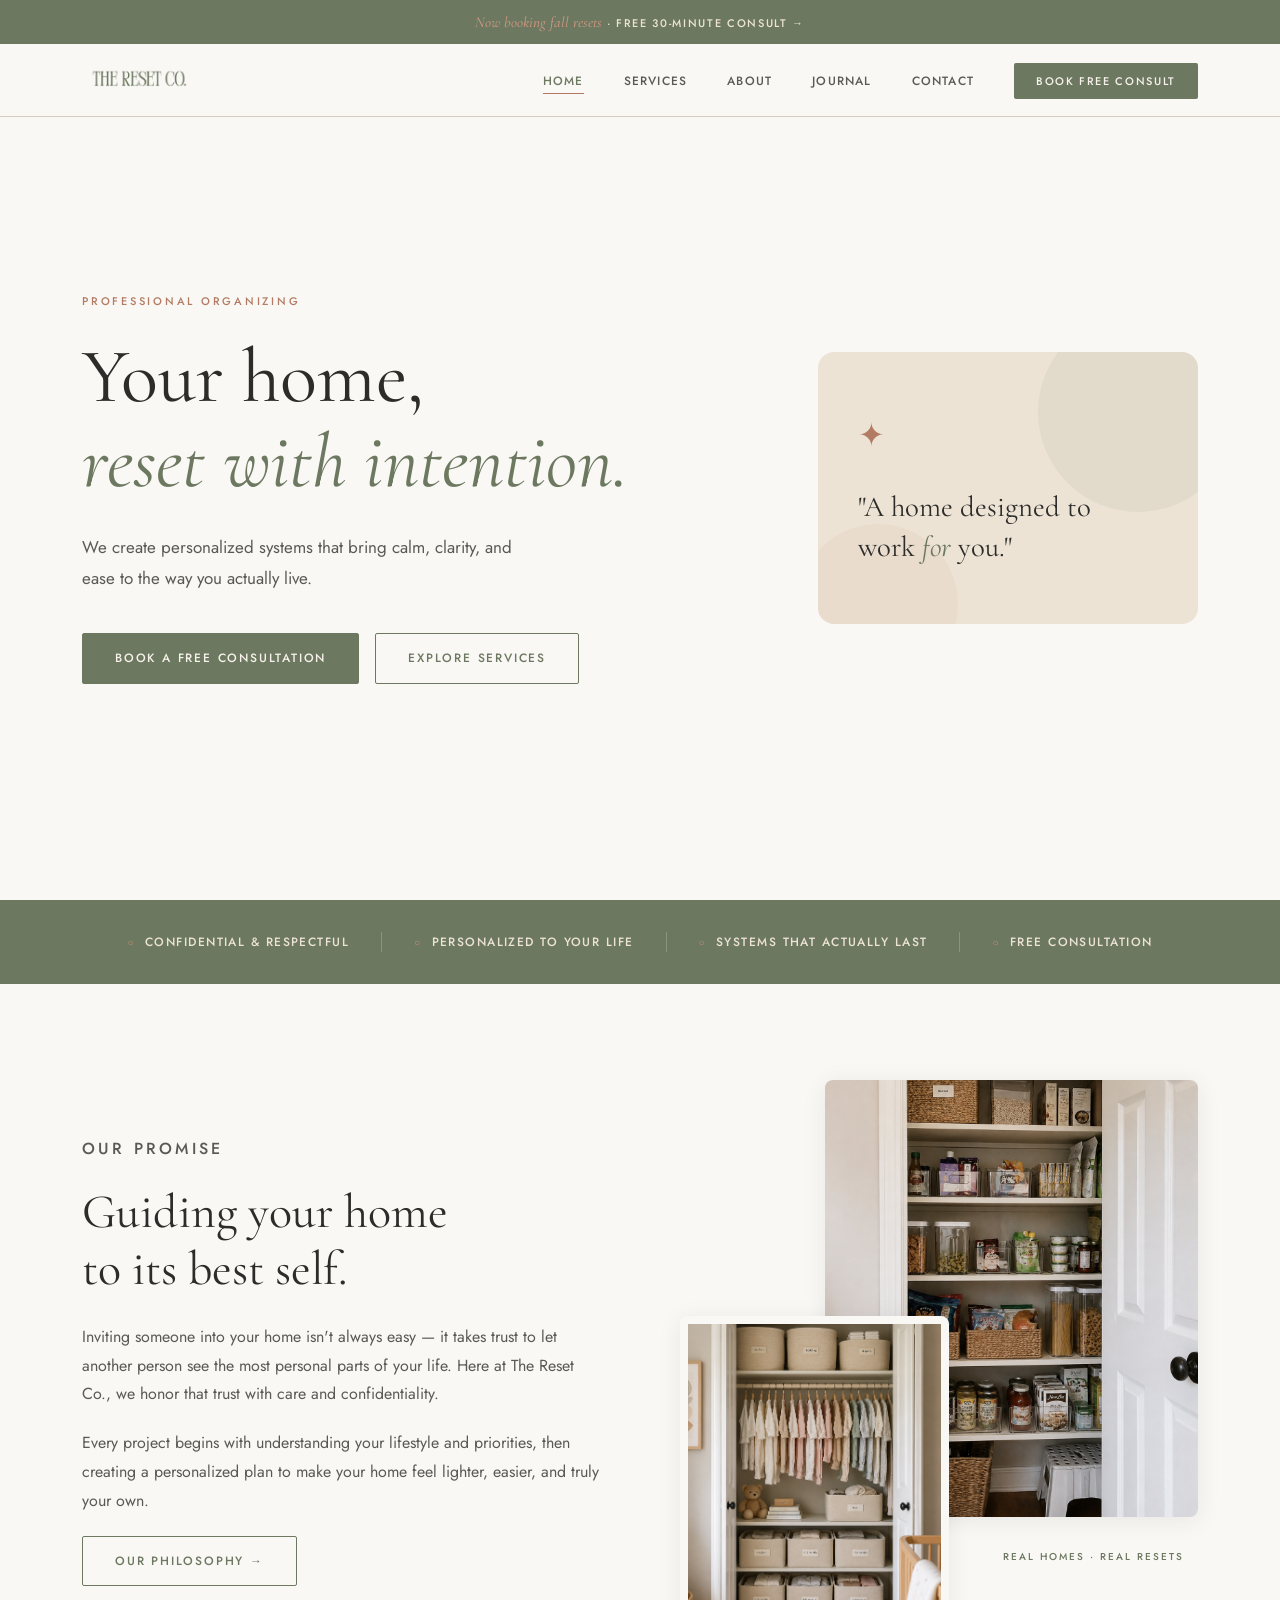
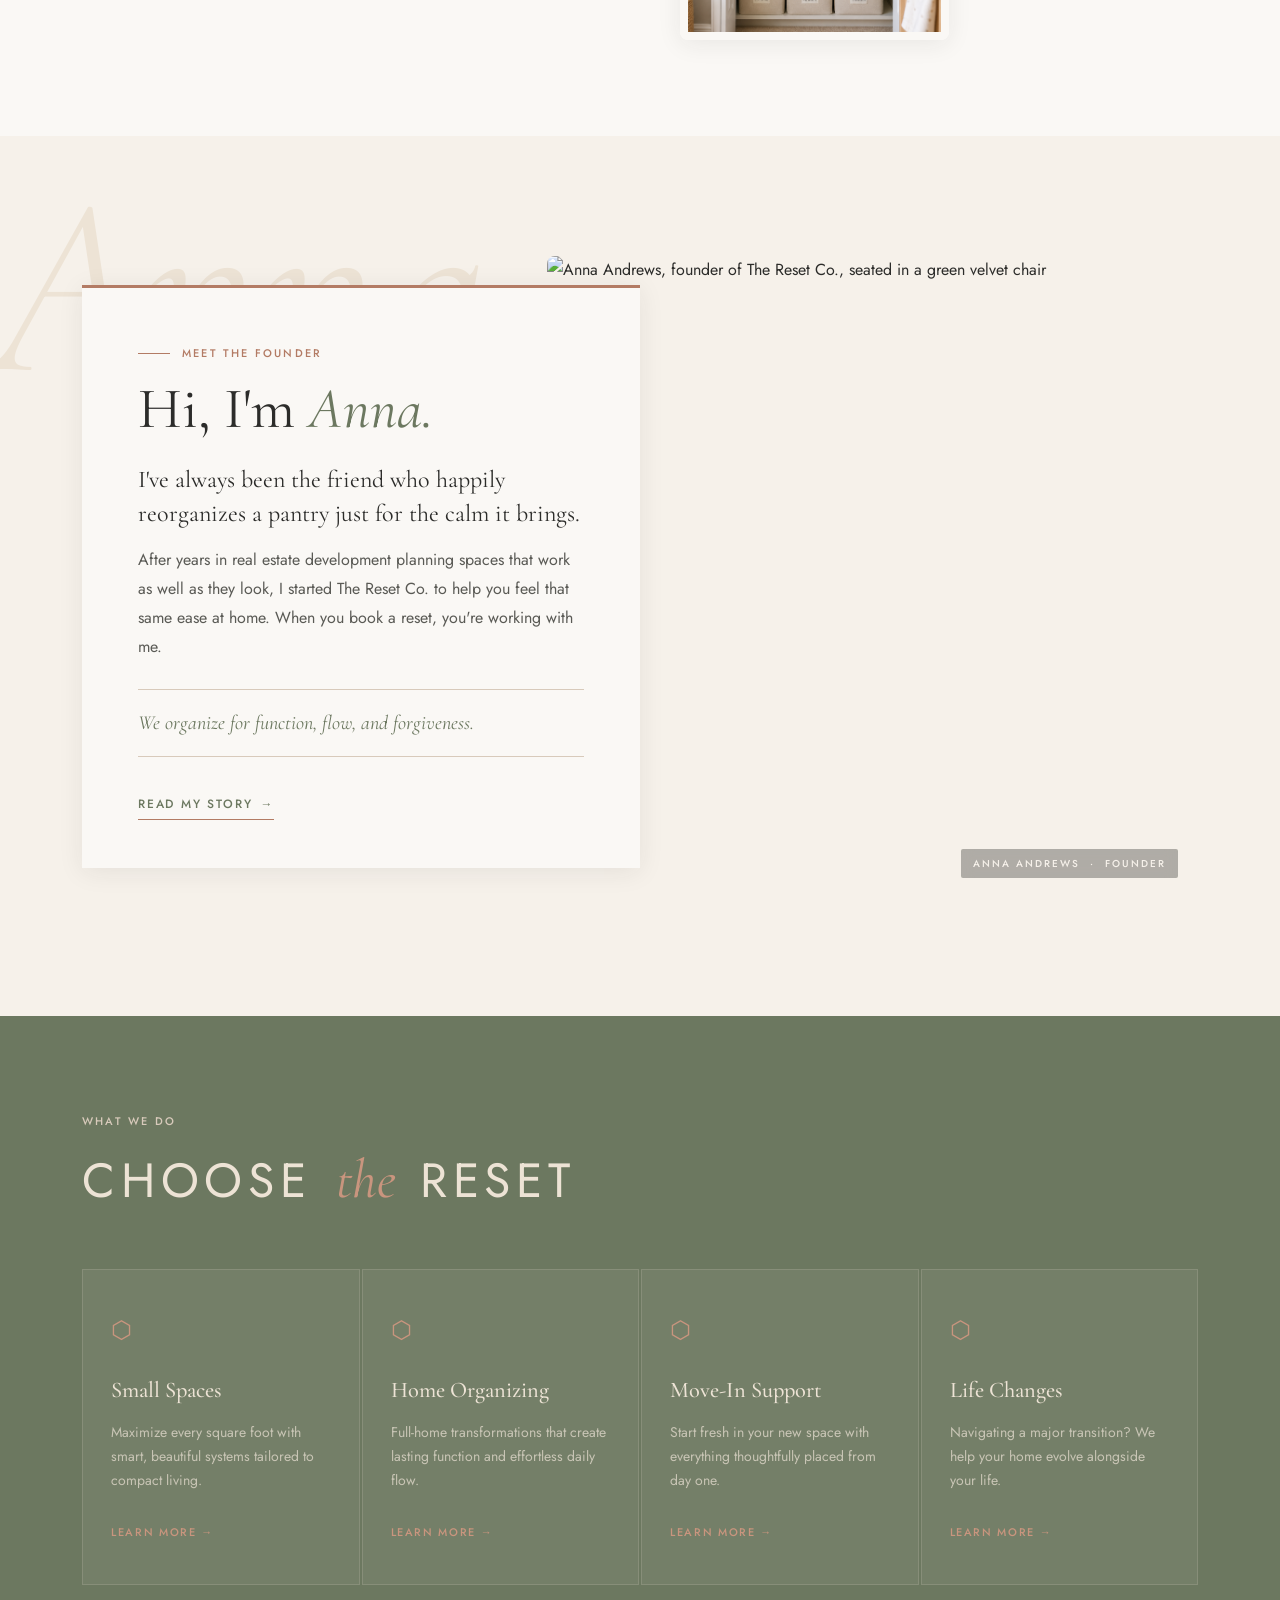
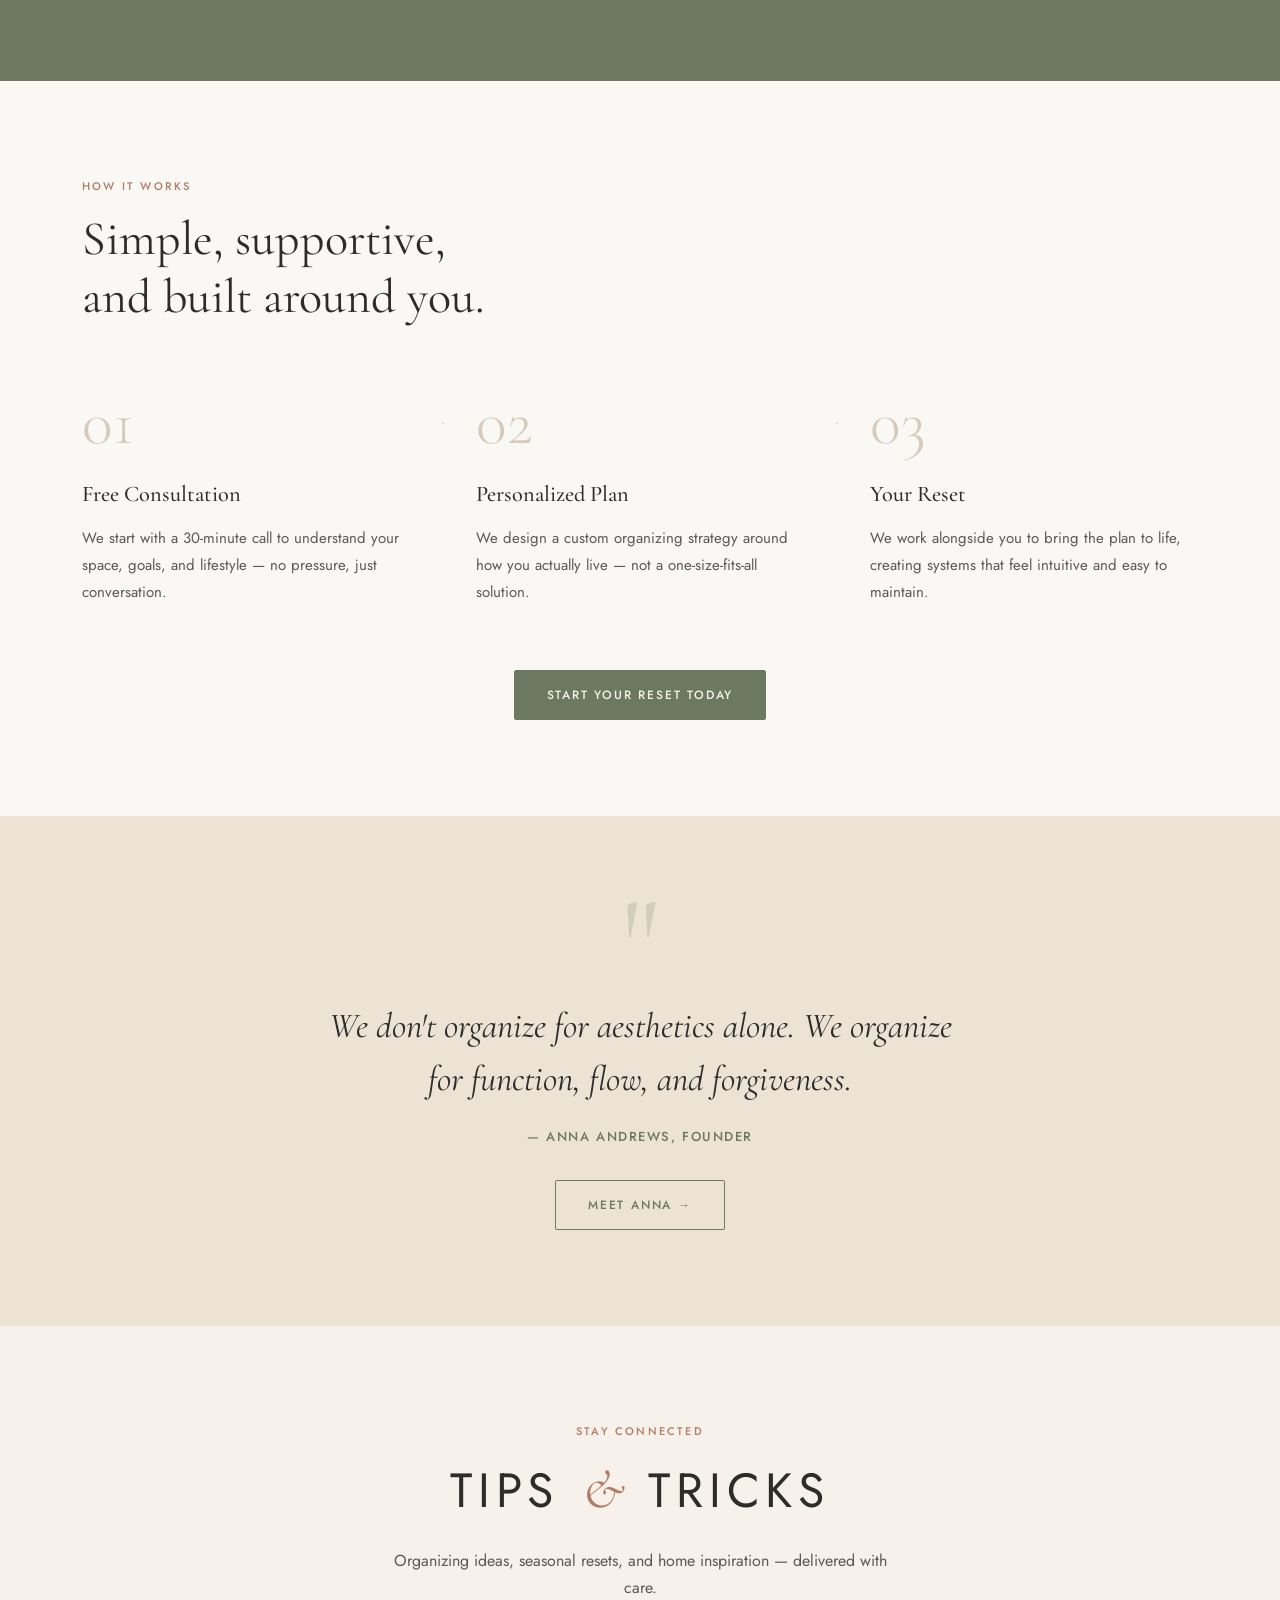
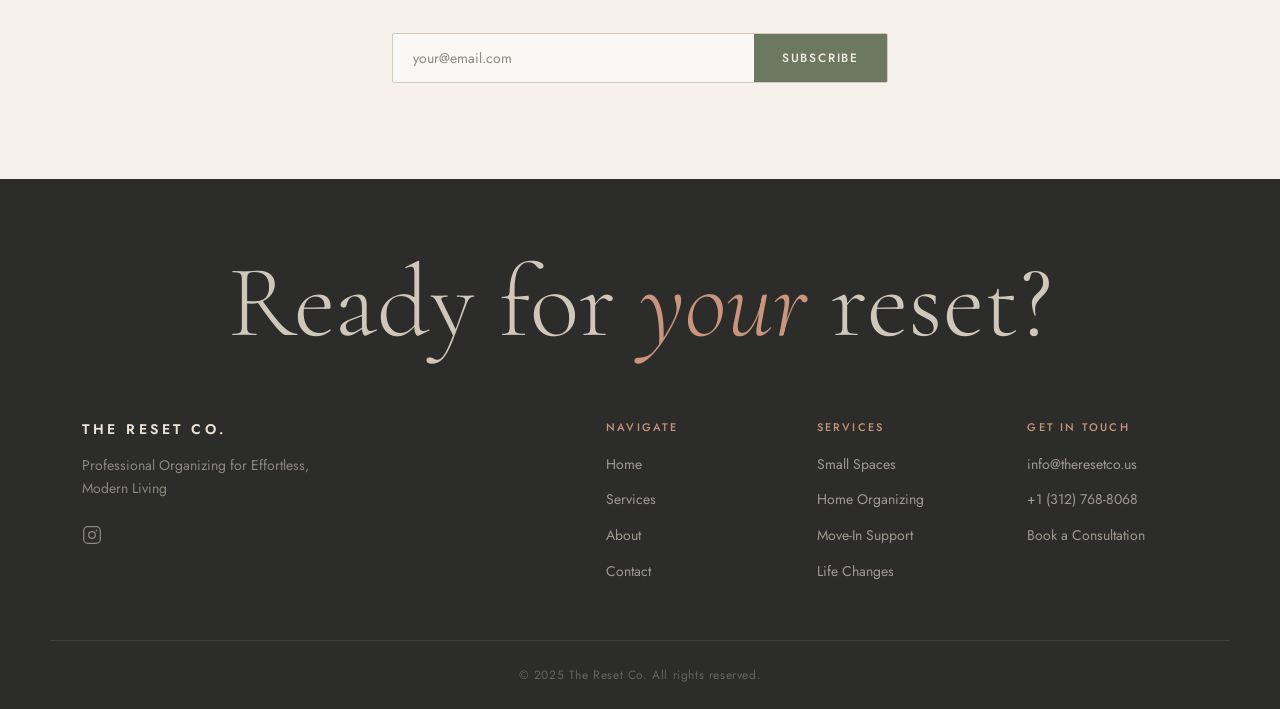
==== commit 6b4c4343: "Rename Blog to The Reset Journal and add testimonial layout - Nav and footer link now read 'Journal'" ====
--- a/index.html
+++ b/index.html
@@ -35,7 +35,7 @@
           </ul>
         </li>
         <li><a href="about.html">About</a></li>
-        <li><a href="blog.html">Blog</a></li>
+        <li><a href="blog.html">Journal</a></li>
         <li><a href="contact.html">Contact</a></li>
         <li><a href="https://calendly.com/andrews-anna95/30min" target="_blank" class="nav-cta">Book Free Consult</a></li>
       </ul>
@@ -187,6 +187,34 @@
     </div>
   </section>
 
+  <!-- TESTIMONIALS
+       Hidden until real client reviews are in. To turn it on:
+       1. Delete the "TESTIMONIALS-START" line and the "TESTIMONIALS-END" line below.
+       2. Replace each quote and name with a real review (first name + neighborhood
+          or service works well, e.g. "Sarah M. · Home Organizing").
+       3. Two or three reviews look best. Delete a <figure> block to drop one.
+  TESTIMONIALS-START
+  <section class="testimonials section">
+    <div class="container testimonials-inner">
+      <p class="section-label">Kind Words</p>
+      <figure class="testimonial reveal">
+        <blockquote>Client quote goes here.</blockquote>
+        <figcaption>Client Name · Service</figcaption>
+      </figure>
+      <span class="testimonial-divider" aria-hidden="true">✦</span>
+      <figure class="testimonial reveal">
+        <blockquote>Client quote goes here.</blockquote>
+        <figcaption>Client Name · Service</figcaption>
+      </figure>
+      <span class="testimonial-divider" aria-hidden="true">✦</span>
+      <figure class="testimonial reveal">
+        <blockquote>Client quote goes here.</blockquote>
+        <figcaption>Client Name · Service</figcaption>
+      </figure>
+    </div>
+  </section>
+  TESTIMONIALS-END -->
+
   <!-- NEWSLETTER -->
   <section class="newsletter section bg-tan">
     <div class="container newsletter-inner">
--- a/style.css
+++ b/style.css
@@ -609,6 +609,39 @@
 }
 
 /* ============================================
+   TESTIMONIALS
+   ============================================ */
+.testimonials { text-align: center; }
+.testimonials-inner { max-width: 860px; }
+.testimonials .section-label { margin-bottom: 40px; }
+.testimonial { margin: 0; }
+.testimonial blockquote {
+  font-family: var(--font-display);
+  font-style: italic;
+  font-weight: 300;
+  font-size: clamp(1.7rem, 3.6vw, 2.75rem);
+  line-height: 1.3;
+  color: var(--text-dark);
+  margin-bottom: 28px;
+}
+.testimonial blockquote::before { content: "\201C"; }
+.testimonial blockquote::after  { content: "\201D"; }
+.testimonial figcaption {
+  font-family: var(--font-body);
+  font-size: 11px;
+  font-weight: 500;
+  letter-spacing: 0.3em;
+  text-transform: uppercase;
+  color: var(--orange);
+}
+.testimonial-divider {
+  display: block;
+  margin: 56px 0;
+  font-size: 14px;
+  color: var(--tan-dark);
+}
+
+/* ============================================
    NEWSLETTER
    ============================================ */
 .newsletter-inner {
@@ -823,9 +856,17 @@
 }
 .founder-grid {
   display: grid;
-  grid-template-columns: 1fr 1fr;
+  grid-template-columns: 0.85fr 1.15fr;
   gap: 80px;
-  align-items: center;
+  align-items: start;
+}
+.founder-photo { position: sticky; top: 140px; }
+.founder-photo img {
+  width: 100%;
+  aspect-ratio: 4/5;
+  object-fit: cover;
+  border-radius: var(--radius-lg);
+  box-shadow: var(--shadow);
 }
 .founder-text h2 {
   font-family: var(--font-display);
@@ -1081,6 +1122,7 @@
   .process-step { padding: 0; }
   .footer-inner { grid-template-columns: 1fr; gap: 48px; }
   .philosophy-visual { position: static; }
+  .founder-photo { position: static; max-width: 480px; }
   .contact-cta-box { position: static; }
 }
 
@@ -1179,6 +1221,13 @@
   padding: 4px 10px;
   border-radius: 2px;
 }
+.journal-no {
+  font-family: var(--font-display);
+  font-style: italic;
+  font-size: 1.05rem;
+  color: var(--green);
+  letter-spacing: 0.02em;
+}
 .blog-date {
   font-family: var(--font-body);
   font-size: 12px;
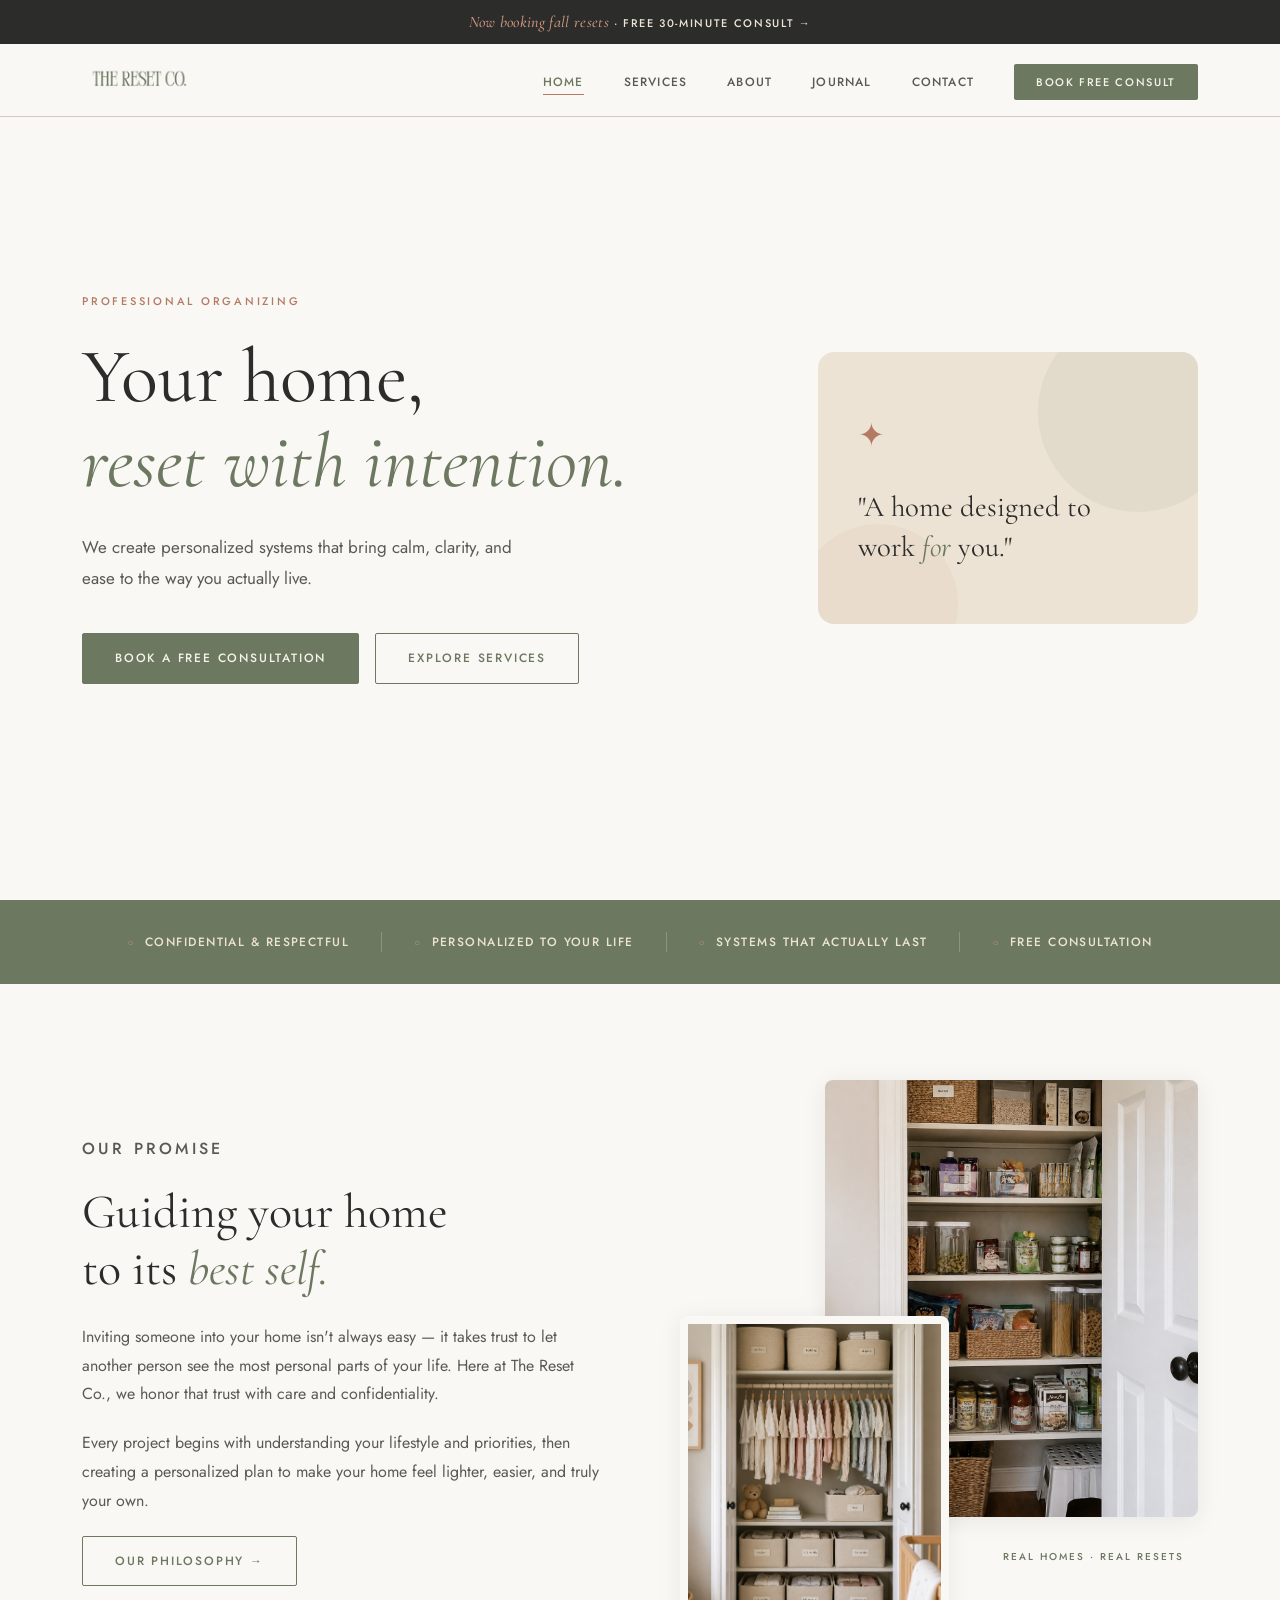
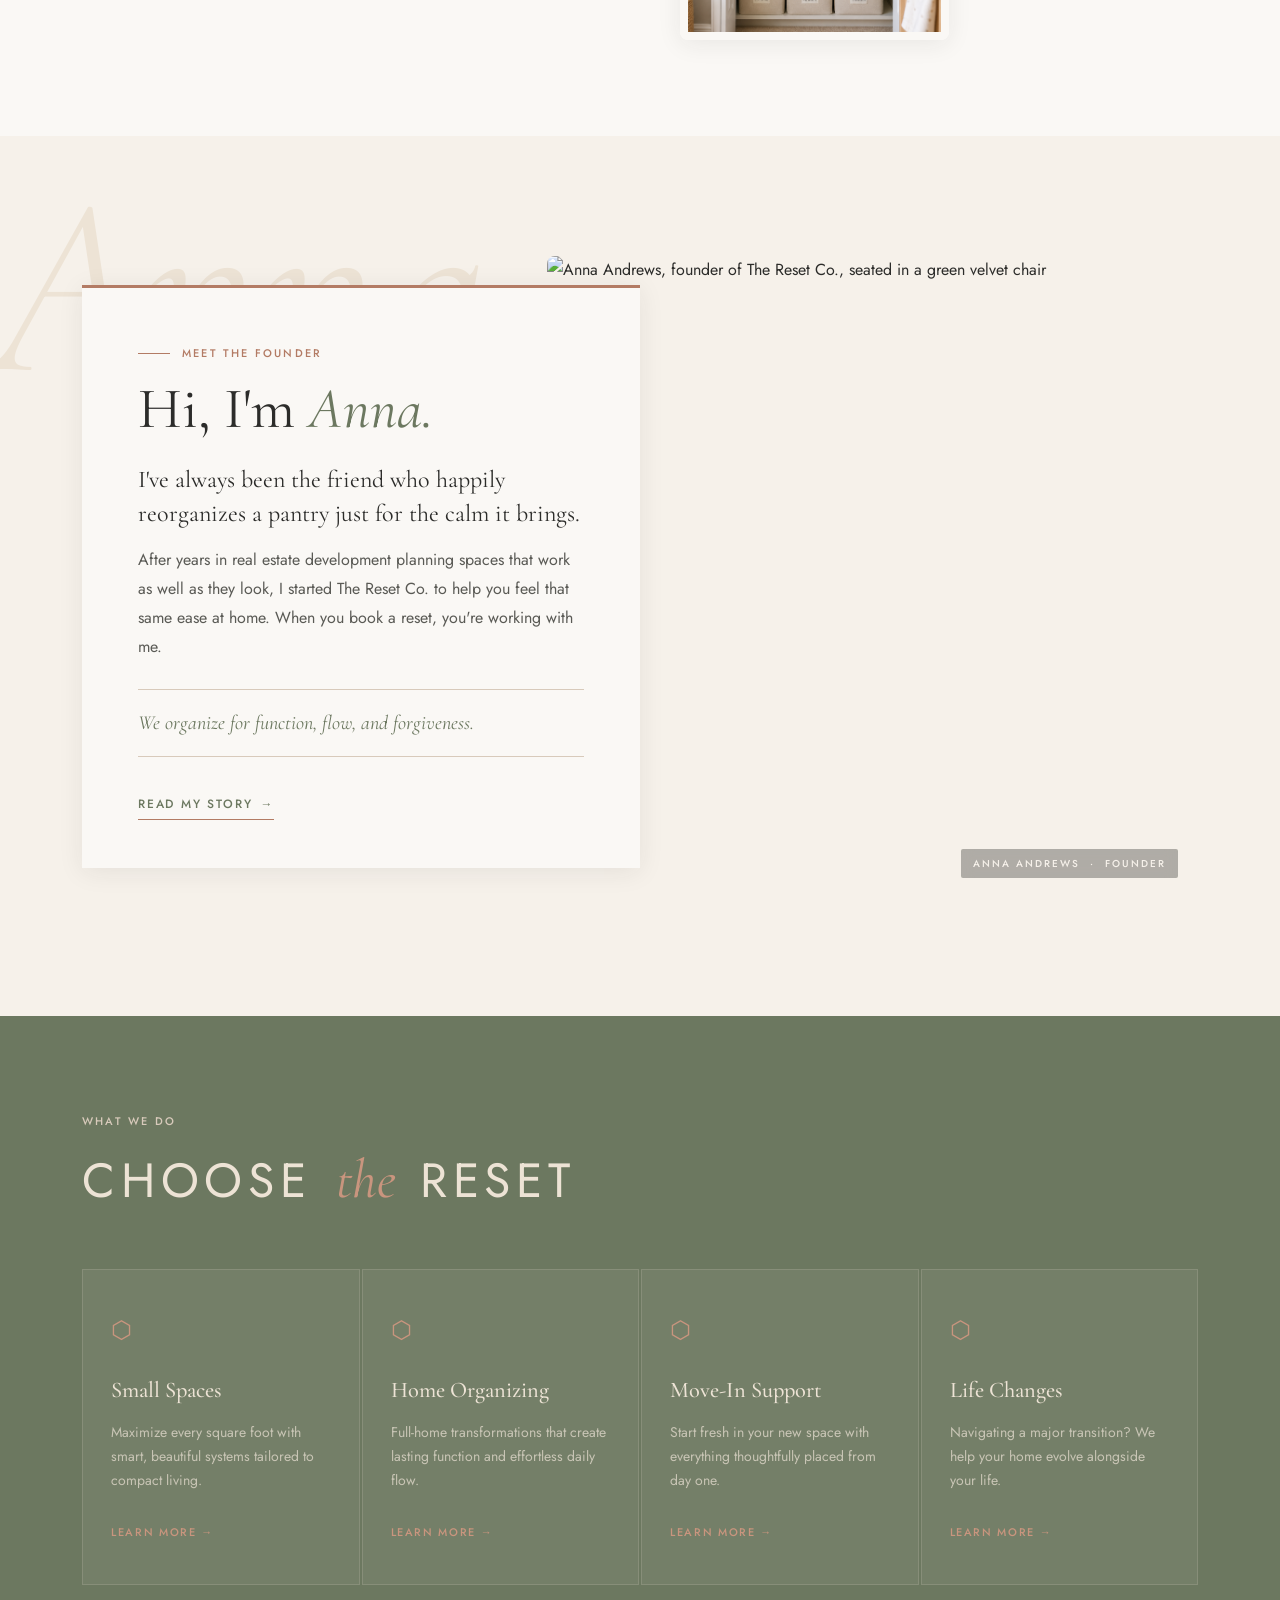
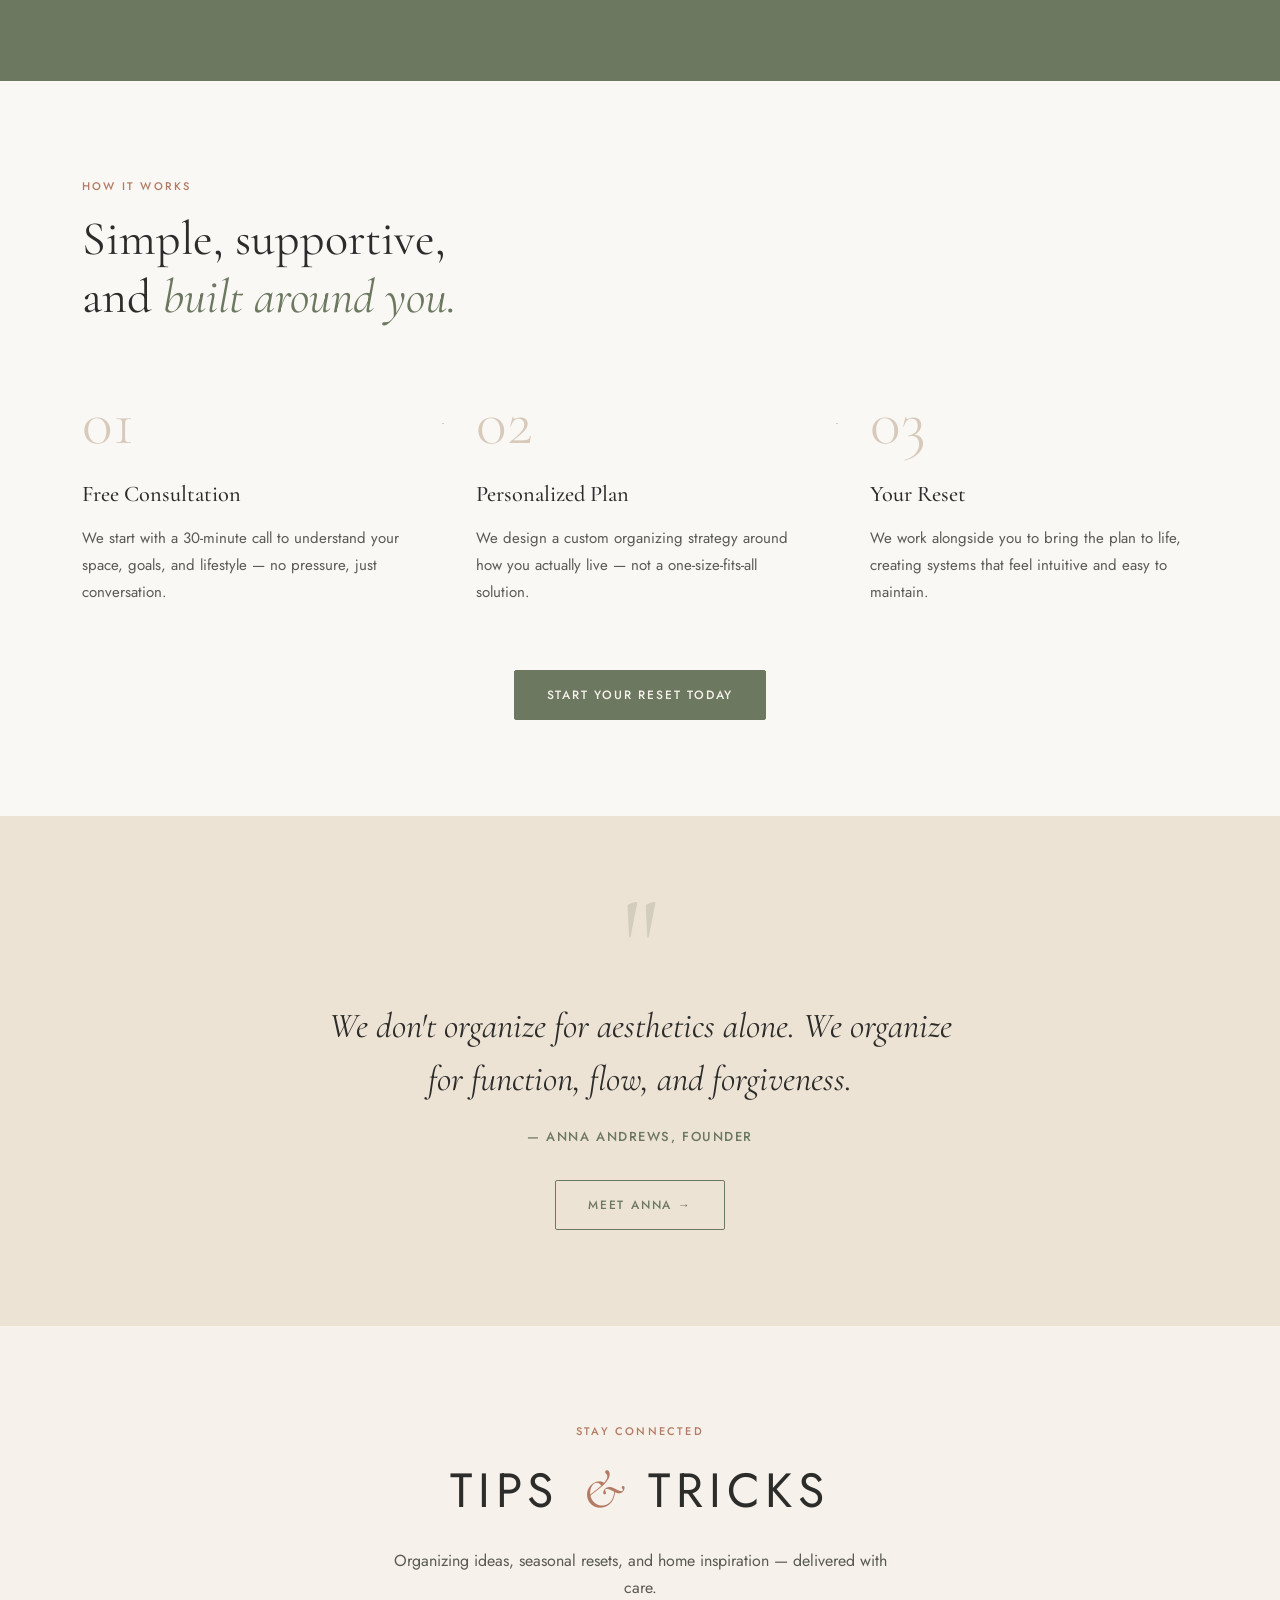
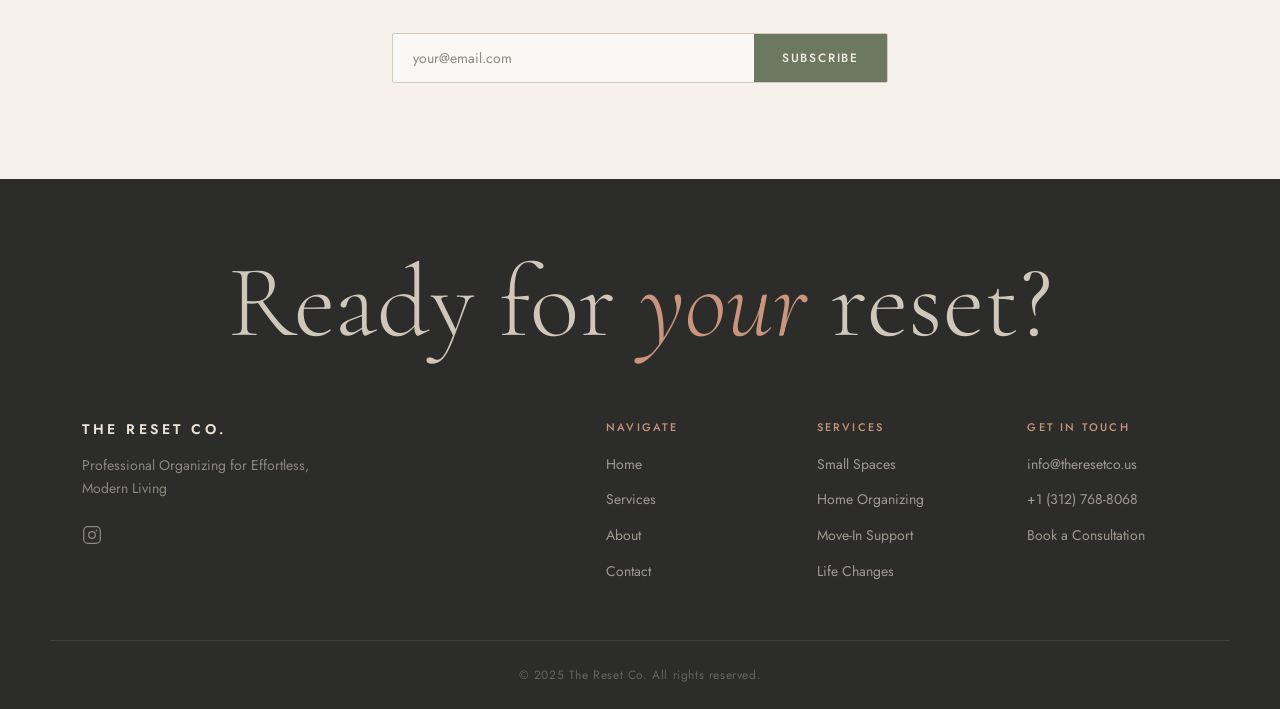
==== commit caf02033: "Deep green page heroes with ghost words, green italic heading accents - Inner page heroes (About, Se" ====
--- a/index.html
+++ b/index.html
@@ -79,7 +79,7 @@
     <div class="container intro-grid">
       <div class="intro-text">
         <p class="section-label">Our Promise</p>
-        <h2 class="section-title">Guiding your home<br/>to its best self.</h2>
+        <h2 class="section-title">Guiding your home<br/>to its <em>best self.</em></h2>
         <p>Inviting someone into your home isn't always easy — it takes trust to let another person see the most personal parts of your life. Here at The Reset Co., we honor that trust with care and confidentiality.</p>
         <p>Every project begins with understanding your lifestyle and priorities, then creating a personalized plan to make your home feel lighter, easier, and truly your own.</p>
         <a href="about.html" class="btn btn-outline">Our Philosophy →</a>
@@ -149,7 +149,7 @@
   <section class="process section">
     <div class="container">
       <p class="section-label">How It Works</p>
-      <h2 class="section-title">Simple, supportive,<br/>and built around you.</h2>
+      <h2 class="section-title">Simple, supportive,<br/>and <em>built around you.</em></h2>
       <div class="process-steps">
         <div class="process-step">
           <div class="step-number">01</div>
--- a/style.css
+++ b/style.css
@@ -78,6 +78,13 @@
 }
 .section-title.light { color: var(--tan); }
 
+/* Green italic payoff phrase in headings on light backgrounds */
+.section-title em,
+.philosophy-text h2 em,
+.founder-text h2 em,
+.contact-info h2 em { color: var(--green); }
+.section-title.light em { color: inherit; }
+
 /* Mixed-type headline: Jost caps with one Cormorant italic word */
 .mix-title {
   font-family: var(--font-body);
@@ -167,7 +174,7 @@
 }
 .nav-wrapper.scrolled { box-shadow: var(--shadow); }
 
-.ribbon { background: var(--green); text-align: center; padding: 8px 16px; }
+.ribbon { background: var(--text-dark); text-align: center; padding: 8px 16px; }
 .ribbon a {
   font-size: 11px;
   font-weight: 500;
@@ -177,9 +184,10 @@
 }
 .ribbon em {
   font-family: var(--font-display);
-  font-size: 15px;
+  font-size: 16px;
+  font-weight: 500;
   text-transform: none;
-  letter-spacing: 0;
+  letter-spacing: 0.02em;
   color: var(--orange-light);
 }
 
@@ -762,23 +770,42 @@
    PAGE HERO (inner pages)
    ============================================ */
 .page-hero {
-  background: var(--tan-light);
-  padding: 196px 32px 80px;
+  position: relative;
+  overflow: hidden;
+  background: var(--green-dark);
+  padding: 196px 32px 88px;
   text-align: center;
-  border-bottom: 1px solid var(--tan-dark);
-}
-.page-hero .section-label { display: block; margin-bottom: 16px; }
+}
+/* Ghosted page name behind the headline, set with data-ghost on the section */
+.page-hero::before {
+  content: attr(data-ghost);
+  position: absolute;
+  left: 50%;
+  bottom: -0.2em;
+  transform: translateX(-50%);
+  font-family: var(--font-display);
+  font-style: italic;
+  font-weight: 300;
+  font-size: clamp(7rem, 22vw, 20rem);
+  line-height: 1;
+  white-space: nowrap;
+  color: rgba(237, 227, 213, 0.07);
+  pointer-events: none;
+}
+.page-hero > * { position: relative; z-index: 1; }
+.page-hero .section-label { display: block; margin-bottom: 16px; color: var(--tan-dark); }
 .page-hero h1 {
   font-family: var(--font-display);
   font-size: clamp(2.5rem, 5vw, 4rem);
   font-weight: 400;
-  color: var(--text-dark);
+  line-height: 1.15;
+  color: var(--tan-light);
   margin-bottom: 20px;
-  line-height: 1.15;
-}
+}
+.page-hero h1 em { color: var(--tan); }
 .page-hero p {
   font-size: 17px;
-  color: var(--text-mid);
+  color: rgba(237, 227, 213, 0.8);
   max-width: 560px;
   margin: 0 auto;
   line-height: 1.8;
